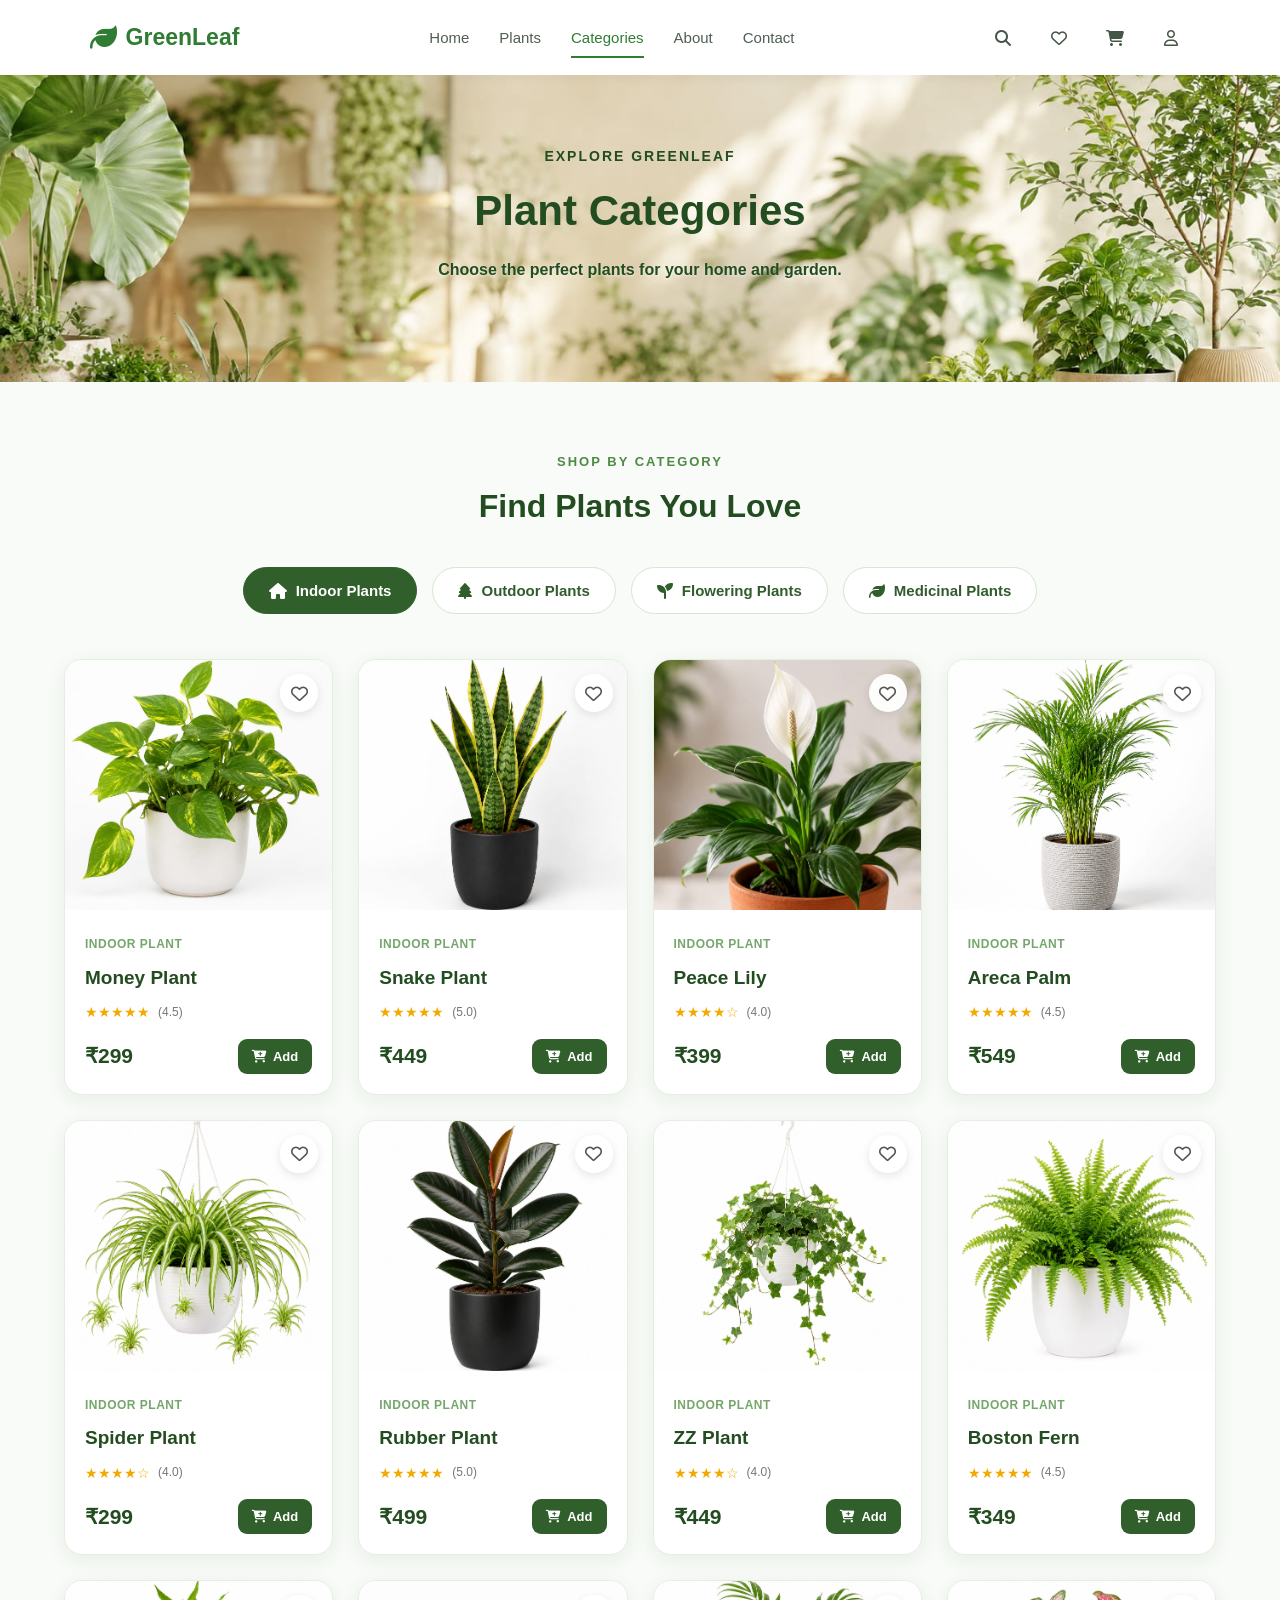
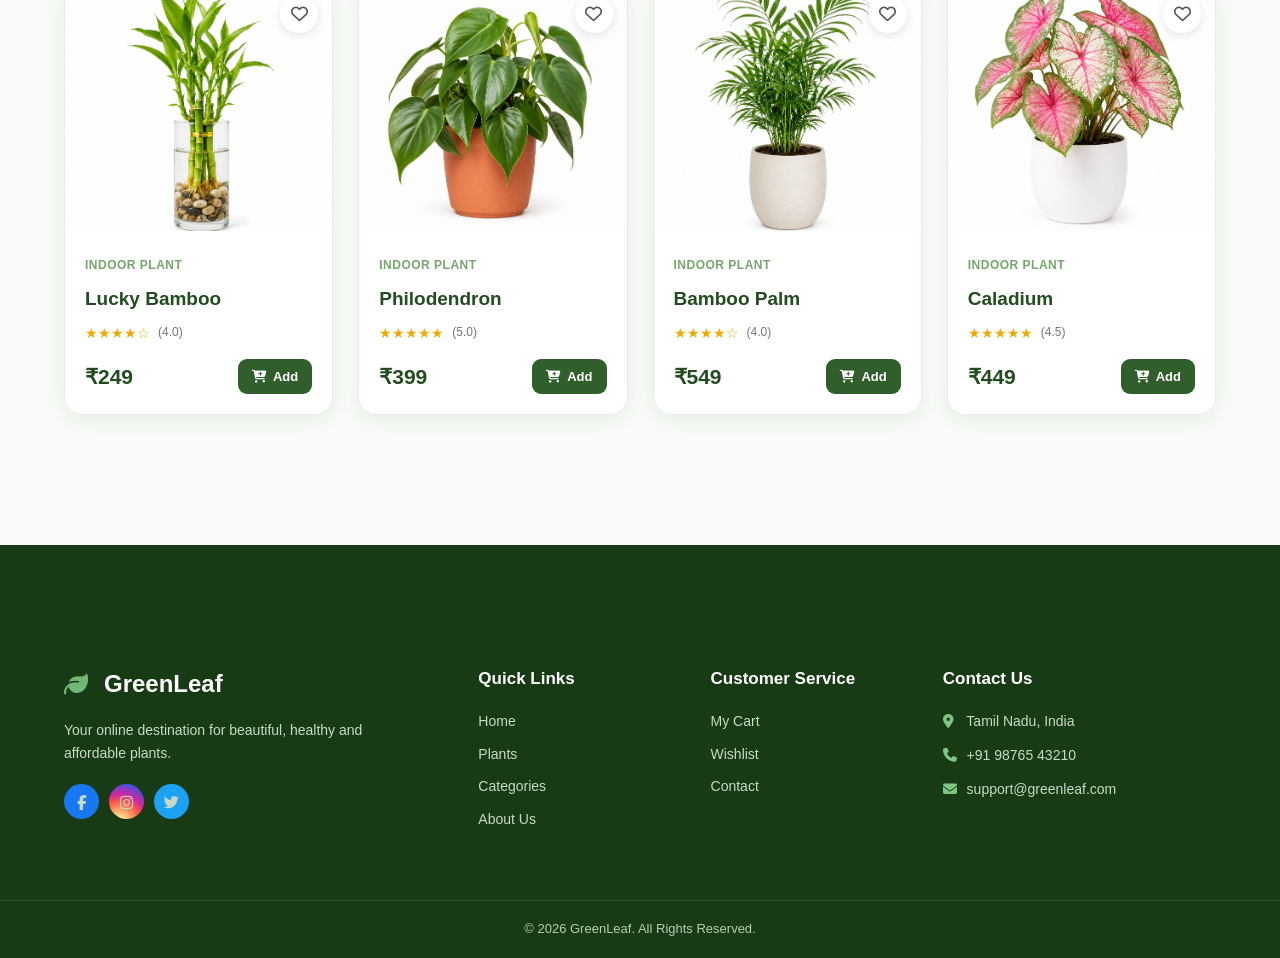
==== pages/categories.html @ 19048329 "updated all" ====
<!DOCTYPE html>
<html lang="en">

<head>

    <meta charset="UTF-8">

    <meta name="viewport" content="width=device-width, initial-scale=1.0">

    <title>GreenLeaf | Categories</title>

    <link rel="stylesheet" href="../css/style.css?v=2">

    <link rel="stylesheet"
        href="https://cdnjs.cloudflare.com/ajax/libs/font-awesome/6.5.2/css/all.min.css">

</head>

<body>


    <!-- ================= HEADER ================= -->

    <header class="header">

        <a href="../index.html" class="logo">

            <i class="fa-solid fa-leaf"></i>

            <span>GreenLeaf</span>

        </a>


        <nav class="navbar">

            <a href="../index.html">
                Home
            </a>

            <a href="plants.html">
                Plants
            </a>

            <a href="categories.html" class="active">
                Categories
            </a>

            <a href="about.html">
                About
            </a>

            <a href="contact.html">
                Contact
            </a>

        </nav>


        <div class="header-icons">

            <a href="plants.html">
                <i class="fa-solid fa-magnifying-glass"></i>
            </a>

            <a href="wishlist.html">

                <i class="fa-regular fa-heart"></i>

                <span class="wishlist-count"></span>

            </a>

            <a href="cart.html">

                <i class="fa-solid fa-cart-shopping"></i>

                <span class="cart-count"></span>

            </a>

            <a href="login.html">
                <i class="fa-regular fa-user"></i>
            </a>

        </div>

    </header>



    <!-- ================= PAGE TITLE ================= -->

    <section class="plants-page-header">

        <div class="section-heading">

            <p>
                EXPLORE GREENLEAF
            </p>

            <h1>
                Plant Categories
            </h1>

            <span>
                Choose the perfect plants for your home and garden.
            </span>

        </div>

    </section>



    <!-- ================= CATEGORY BUTTONS ================= -->

    <section class="category-section">

        <div class="section-heading">

            <p>
                SHOP BY CATEGORY
            </p>

            <h2>
                Find Plants You Love
            </h2>

        </div>


        <div class="category-buttons">

            <button class="category-btn active"
                onclick="showCategory('indoor', this)">

                <i class="fa-solid fa-house"></i>

                Indoor Plants

            </button>


            <button class="category-btn"
                onclick="showCategory('outdoor', this)">

                <i class="fa-solid fa-tree"></i>

                Outdoor Plants

            </button>


            <button class="category-btn"
                onclick="showCategory('flowering', this)">

                <i class="fa-solid fa-seedling"></i>

                Flowering Plants

            </button>


            <button class="category-btn"
                onclick="showCategory('medicinal', this)">

                <i class="fa-solid fa-leaf"></i>

                Medicinal Plants

            </button>

        </div>


        <!-- ================= PLANT GRID ================= -->

        <div class="category-plants-grid" id="categoryPlants">


            <!-- ================= INDOOR PLANTS ================= -->

            <div class="category-group indoor">


                <div class="plant-card">

                    <button class="wishlist-btn">
                        <i class="fa-regular fa-heart"></i>
                    </button>

                    <div class="plant-image">

                        <img src="../images/plants/money-plant.jpeg"
                            alt="Money Plant">

                    </div>

                    <div class="plant-info">

                        <small>Indoor Plant</small>

                        <h3>Money Plant</h3>

                        <div class="rating">

                            ★★★★★

                            <span>(4.5)</span>

                        </div>

                        <div class="plant-bottom">

                            <strong>₹299</strong>

                            <button class="add-cart-btn">
                                <i class="fa-solid fa-cart-plus"></i>
                                Add
                            </button>

                        </div>

                    </div>

                </div>



                <div class="plant-card">

                    <button class="wishlist-btn">
                        <i class="fa-regular fa-heart"></i>
                    </button>

                    <div class="plant-image">

                        <img src="../images/plants/snake-plant.jpeg"
                            alt="Snake Plant">

                    </div>

                    <div class="plant-info">

                        <small>Indoor Plant</small>

                        <h3>Snake Plant</h3>

                        <div class="rating">
                            ★★★★★
                            <span>(5.0)</span>
                        </div>

                        <div class="plant-bottom">

                            <strong>₹449</strong>

                            <button class="add-cart-btn">
                                <i class="fa-solid fa-cart-plus"></i>
                                Add
                            </button>

                        </div>

                    </div>

                </div>



                <div class="plant-card">

                    <button class="wishlist-btn">
                        <i class="fa-regular fa-heart"></i>
                    </button>

                    <div class="plant-image">

                        <img src="../images/plants/peace-lily.jpeg"
                            alt="Peace Lily">

                    </div>

                    <div class="plant-info">

                        <small>Indoor Plant</small>

                        <h3>Peace Lily</h3>

                        <div class="rating">
                            ★★★★☆
                            <span>(4.0)</span>
                        </div>

                        <div class="plant-bottom">

                            <strong>₹399</strong>

                            <button class="add-cart-btn">
                                <i class="fa-solid fa-cart-plus"></i>
                                Add
                            </button>

                        </div>

                    </div>

                </div>



                <div class="plant-card">

                    <button class="wishlist-btn">
                        <i class="fa-regular fa-heart"></i>
                    </button>

                    <div class="plant-image">

                        <img src="../images/plants/areca-palm.jpeg"
                            alt="Areca Palm">

                    </div>

                    <div class="plant-info">

                        <small>Indoor Plant</small>

                        <h3>Areca Palm</h3>

                        <div class="rating">
                            ★★★★★
                            <span>(4.5)</span>
                        </div>

                        <div class="plant-bottom">

                            <strong>₹549</strong>

                            <button class="add-cart-btn">
                                <i class="fa-solid fa-cart-plus"></i>
                                Add
                            </button>

                        </div>

                    </div>

                </div>



                <div class="plant-card">

                    <button class="wishlist-btn">
                        <i class="fa-regular fa-heart"></i>
                    </button>

                    <div class="plant-image">

                        <img src="../images/plants/spider-plant.jpeg"
                            alt="Spider Plant">

                    </div>

                    <div class="plant-info">

                        <small>Indoor Plant</small>

                        <h3>Spider Plant</h3>

                        <div class="rating">
                            ★★★★☆
                            <span>(4.0)</span>
                        </div>

                        <div class="plant-bottom">

                            <strong>₹299</strong>

                            <button class="add-cart-btn">
                                <i class="fa-solid fa-cart-plus"></i>
                                Add
                            </button>

                        </div>

                    </div>

                </div>



                <div class="plant-card">

                    <button class="wishlist-btn">
                        <i class="fa-regular fa-heart"></i>
                    </button>

                    <div class="plant-image">

                        <img src="../images/plants/rubber-plant.jpeg"
                            alt="Rubber Plant">

                    </div>

                    <div class="plant-info">

                        <small>Indoor Plant</small>

                        <h3>Rubber Plant</h3>

                        <div class="rating">
                            ★★★★★
                            <span>(5.0)</span>
                        </div>

                        <div class="plant-bottom">

                            <strong>₹499</strong>

                            <button class="add-cart-btn">
                                <i class="fa-solid fa-cart-plus"></i>
                                Add
                            </button>

                        </div>

                    </div>

                </div>



                <div class="plant-card">

                    <button class="wishlist-btn">
                        <i class="fa-regular fa-heart"></i>
                    </button>

                    <div class="plant-image">

                        <img src="../images/plants/zz-plant.jpeg"
                            alt="ZZ Plant">

                    </div>

                    <div class="plant-info">

                        <small>Indoor Plant</small>

                        <h3>ZZ Plant</h3>

                        <div class="rating">
                            ★★★★☆
                            <span>(4.0)</span>
                        </div>

                        <div class="plant-bottom">

                            <strong>₹449</strong>

                            <button class="add-cart-btn">
                                <i class="fa-solid fa-cart-plus"></i>
                                Add
                            </button>

                        </div>

                    </div>

                </div>



                <div class="plant-card">

                    <button class="wishlist-btn">
                        <i class="fa-regular fa-heart"></i>
                    </button>

                    <div class="plant-image">

                        <img src="../images/plants/boston-fern.jpeg"
                            alt="Boston Fern">

                    </div>

                    <div class="plant-info">

                        <small>Indoor Plant</small>

                        <h3>Boston Fern</h3>

                        <div class="rating">
                            ★★★★★
                            <span>(4.5)</span>
                        </div>

                        <div class="plant-bottom">

                            <strong>₹349</strong>

                            <button class="add-cart-btn">
                                <i class="fa-solid fa-cart-plus"></i>
                                Add
                            </button>

                        </div>

                    </div>

                </div>



                <div class="plant-card">

                    <button class="wishlist-btn">
                        <i class="fa-regular fa-heart"></i>
                    </button>

                    <div class="plant-image">

                        <img src="../images/plants/lucky-bamboo.jpeg"
                            alt="Lucky Bamboo">

                    </div>

                    <div class="plant-info">

                        <small>Indoor Plant</small>

                        <h3>Lucky Bamboo</h3>

                        <div class="rating">
                            ★★★★☆
                            <span>(4.0)</span>
                        </div>

                        <div class="plant-bottom">

                            <strong>₹249</strong>

                            <button class="add-cart-btn">
                                <i class="fa-solid fa-cart-plus"></i>
                                Add
                            </button>

                        </div>

                    </div>

                </div>



                <div class="plant-card">

                    <button class="wishlist-btn">
                        <i class="fa-regular fa-heart"></i>
                    </button>

                    <div class="plant-image">

                        <img src="../images/plants/philodendron.jpeg"
                            alt="Philodendron">

                    </div>

                    <div class="plant-info">

                        <small>Indoor Plant</small>

                        <h3>Philodendron</h3>

                        <div class="rating">
                            ★★★★★
                            <span>(5.0)</span>
                        </div>

                        <div class="plant-bottom">

                            <strong>₹399</strong>

                            <button class="add-cart-btn">
                                <i class="fa-solid fa-cart-plus"></i>
                                Add
                            </button>

                        </div>

                    </div>

                </div>



                <div class="plant-card">

                    <button class="wishlist-btn">
                        <i class="fa-regular fa-heart"></i>
                    </button>

                    <div class="plant-image">

                        <img src="../images/plants/bamboo-palm.jpeg"
                            alt="Bamboo Palm">

                    </div>

                    <div class="plant-info">

                        <small>Indoor Plant</small>

                        <h3>Bamboo Palm</h3>

                        <div class="rating">
                            ★★★★☆
                            <span>(4.0)</span>
                        </div>

                        <div class="plant-bottom">

                            <strong>₹549</strong>

                            <button class="add-cart-btn">
                                <i class="fa-solid fa-cart-plus"></i>
                                Add
                            </button>

                        </div>

                    </div>

                </div>



                <div class="plant-card">

                    <button class="wishlist-btn">
                        <i class="fa-regular fa-heart"></i>
                    </button>

                    <div class="plant-image">

                        <img src="../images/plants/caladium.jpeg"
                            alt="Caladium">

                    </div>

                    <div class="plant-info">

                        <small>Indoor Plant</small>

                        <h3>Caladium</h3>

                        <div class="rating">
                            ★★★★★
                            <span>(4.5)</span>
                        </div>

                        <div class="plant-bottom">

                            <strong>₹449</strong>

                            <button class="add-cart-btn">
                                <i class="fa-solid fa-cart-plus"></i>
                                Add
                            </button>

                        </div>

                    </div>

                </div>

            </div>



            <!-- ================= OUTDOOR ================= -->

            <div class="category-group outdoor">


                <div class="plant-card">

                    <button class="wishlist-btn">
                        <i class="fa-regular fa-heart"></i>
                    </button>

                    <div class="plant-image">
                        <img src="../images/plants/jade-plant.jpeg"
                            alt="Jade Plant">
                    </div>

                    <div class="plant-info">
                        <small>Outdoor Plant</small>
                        <h3>Jade Plant</h3>

                        <div class="rating">
                            ★★★★☆
                            <span>(4.0)</span>
                        </div>

                        <div class="plant-bottom">
                            <strong>₹399</strong>

                            <button class="add-cart-btn">
                                <i class="fa-solid fa-cart-plus"></i>
                                Add
                            </button>
                        </div>
                    </div>

                </div>


                <div class="plant-card">

                    <button class="wishlist-btn">
                        <i class="fa-regular fa-heart"></i>
                    </button>

                    <div class="plant-image">
                        <img src="../images/plants/croton.jpeg"
                            alt="Croton Plant">
                    </div>

                    <div class="plant-info">
                        <small>Outdoor Plant</small>
                        <h3>Croton Plant</h3>

                        <div class="rating">
                            ★★★★★
                            <span>(5.0)</span>
                        </div>

                        <div class="plant-bottom">
                            <strong>₹349</strong>

                            <button class="add-cart-btn">
                                <i class="fa-solid fa-cart-plus"></i>
                                Add
                            </button>
                        </div>
                    </div>

                </div>


                <div class="plant-card">

                    <button class="wishlist-btn">
                        <i class="fa-regular fa-heart"></i>
                    </button>

                    <div class="plant-image">
                        <img src="../images/plants/outdoor-palm.jpeg"
                            alt="Outdoor Palm">
                    </div>

                    <div class="plant-info">
                        <small>Outdoor Plant</small>
                        <h3>Outdoor Palm</h3>

                        <div class="rating">
                            ★★★★☆
                            <span>(4.0)</span>
                        </div>

                        <div class="plant-bottom">
                            <strong>₹599</strong>

                            <button class="add-cart-btn">
                                <i class="fa-solid fa-cart-plus"></i>
                                Add
                            </button>
                        </div>
                    </div>

                </div>


                <div class="plant-card">

                    <button class="wishlist-btn">
                        <i class="fa-regular fa-heart"></i>
                    </button>

                    <div class="plant-image">
                        <img src="../images/plants/dragon-tree.jpeg"
                            alt="Dragon Tree">
                    </div>

                    <div class="plant-info">
                        <small>Outdoor Plant</small>
                        <h3>Dragon Tree</h3>

                        <div class="rating">
                            ★★★★★
                            <span>(5.0)</span>
                        </div>

                        <div class="plant-bottom">
                            <strong>₹549</strong>

                            <button class="add-cart-btn">
                                <i class="fa-solid fa-cart-plus"></i>
                                Add
                            </button>
                        </div>
                    </div>

                </div>


                <div class="plant-card">

                    <button class="wishlist-btn">
                        <i class="fa-regular fa-heart"></i>
                    </button>

                    <div class="plant-image">
                        <img src="../images/plants/ponytail-palm.jpeg"
                            alt="Ponytail Palm">
                    </div>

                    <div class="plant-info">
                        <small>Outdoor Plant</small>
                        <h3>Ponytail Palm</h3>

                        <div class="rating">
                            ★★★★☆
                            <span>(4.0)</span>
                        </div>

                        <div class="plant-bottom">
                            <strong>₹499</strong>

                            <button class="add-cart-btn">
                                <i class="fa-solid fa-cart-plus"></i>
                                Add
                            </button>
                        </div>
                    </div>

                </div>


                <div class="plant-card">

                    <button class="wishlist-btn">
                        <i class="fa-regular fa-heart"></i>
                    </button>

                    <div class="plant-image">
                        <img src="../images/plants/ficus-benjamina.jpeg"
                            alt="Ficus Benjamina">
                    </div>

                    <div class="plant-info">
                        <small>Outdoor Plant</small>
                        <h3>Ficus Benjamina</h3>

                        <div class="rating">
                            ★★★★★
                            <span>(4.5)</span>
                        </div>

                        <div class="plant-bottom">
                            <strong>₹599</strong>

                            <button class="add-cart-btn">
                                <i class="fa-solid fa-cart-plus"></i>
                                Add
                            </button>
                        </div>
                    </div>

                </div>


                <div class="plant-card">

                    <button class="wishlist-btn">
                        <i class="fa-regular fa-heart"></i>
                    </button>

                    <div class="plant-image">
                        <img src="../images/plants/palm-plant.jpeg"
                            alt="Palm Plant">
                    </div>

                    <div class="plant-info">
                        <small>Outdoor Plant</small>
                        <h3>Palm Plant</h3>

                        <div class="rating">
                            ★★★★☆
                            <span>(4.0)</span>
                        </div>

                        <div class="plant-bottom">
                            <strong>₹449</strong>

                            <button class="add-cart-btn">
                                <i class="fa-solid fa-cart-plus"></i>
                                Add
                            </button>
                        </div>
                    </div>

                </div>


                <div class="plant-card">

                    <button class="wishlist-btn">
                        <i class="fa-regular fa-heart"></i>
                    </button>

                    <div class="plant-image">
                        <img src="../images/plants/aglaonema.jpeg"
                            alt="Aglaonema">
                    </div>

                    <div class="plant-info">
                        <small>Outdoor Plant</small>
                        <h3>Aglaonema</h3>

                        <div class="rating">
                            ★★★★★
                            <span>(5.0)</span>
                        </div>

                        <div class="plant-bottom">
                            <strong>₹399</strong>

                            <button class="add-cart-btn">
                                <i class="fa-solid fa-cart-plus"></i>
                                Add
                            </button>
                        </div>
                    </div>

                </div>


                <div class="plant-card">

                    <button class="wishlist-btn">
                        <i class="fa-regular fa-heart"></i>
                    </button>

                    <div class="plant-image">
                        <img src="../images/plants/dieffenbachia.jpeg"
                            alt="Dieffenbachia">
                    </div>

                    <div class="plant-info">
                        <small>Outdoor Plant</small>
                        <h3>Dieffenbachia</h3>

                        <div class="rating">
                            ★★★★☆
                            <span>(4.0)</span>
                        </div>

                        <div class="plant-bottom">
                            <strong>₹349</strong>

                            <button class="add-cart-btn">
                                <i class="fa-solid fa-cart-plus"></i>
                                Add
                            </button>
                        </div>
                    </div>

                </div>


                <div class="plant-card">

                    <button class="wishlist-btn">
                        <i class="fa-regular fa-heart"></i>
                    </button>

                    <div class="plant-image">
                        <img src="../images/plants/coleus.jpeg"
                            alt="Coleus">
                    </div>

                    <div class="plant-info">
                        <small>Outdoor Plant</small>
                        <h3>Coleus</h3>

                        <div class="rating">
                            ★★★★★
                            <span>(4.5)</span>
                        </div>

                        <div class="plant-bottom">
                            <strong>₹249</strong>

                            <button class="add-cart-btn">
                                <i class="fa-solid fa-cart-plus"></i>
                                Add
                            </button>
                        </div>
                    </div>

                </div>


                <div class="plant-card">

                    <button class="wishlist-btn">
                        <i class="fa-regular fa-heart"></i>
                    </button>

                    <div class="plant-image">
                        <img src="../images/plants/portulaca.jpeg"
                            alt="Portulaca">
                    </div>

                    <div class="plant-info">
                        <small>Outdoor Plant</small>
                        <h3>Portulaca</h3>

                        <div class="rating">
                            ★★★★☆
                            <span>(4.0)</span>
                        </div>

                        <div class="plant-bottom">
                            <strong>₹199</strong>

                            <button class="add-cart-btn">
                                <i class="fa-solid fa-cart-plus"></i>
                                Add
                            </button>
                        </div>
                    </div>

                </div>


                <div class="plant-card">

                    <button class="wishlist-btn">
                        <i class="fa-regular fa-heart"></i>
                    </button>

                    <div class="plant-image">
                        <img src="../images/plants/red-croton.jpeg"
                            alt="Red Croton">
                    </div>

                    <div class="plant-info">
                        <small>Outdoor Plant</small>
                        <h3>Red Croton</h3>

                        <div class="rating">
                            ★★★★★
                            <span>(5.0)</span>
                        </div>

                        <div class="plant-bottom">
                            <strong>₹299</strong>

                            <button class="add-cart-btn">
                                <i class="fa-solid fa-cart-plus"></i>
                                Add
                            </button>
                        </div>
                    </div>

                </div>

            </div>



            <!-- ================= FLOWERING ================= -->

            <div class="category-group flowering">


                <div class="plant-card">
                    <button class="wishlist-btn">
                        <i class="fa-regular fa-heart"></i>
                    </button>

                    <div class="plant-image">
                        <img src="../images/plants/rose.jpeg" alt="Rose">
                    </div>

                    <div class="plant-info">
                        <small>Flowering Plant</small>
                        <h3>Rose</h3>

                        <div class="rating">★★★★★ <span>(4.5)</span></div>

                        <div class="plant-bottom">
                            <strong>₹349</strong>
                            <button class="add-cart-btn">
                                <i class="fa-solid fa-cart-plus"></i> Add
                            </button>
                        </div>
                    </div>
                </div>


                <div class="plant-card">
                    <button class="wishlist-btn">
                        <i class="fa-regular fa-heart"></i>
                    </button>

                    <div class="plant-image">
                        <img src="../images/plants/jasmine.jpeg" alt="Jasmine">
                    </div>

                    <div class="plant-info">
                        <small>Flowering Plant</small>
                        <h3>Jasmine</h3>

                        <div class="rating">★★★★★ <span>(4.5)</span></div>

                        <div class="plant-bottom">
                            <strong>₹299</strong>
                            <button class="add-cart-btn">
                                <i class="fa-solid fa-cart-plus"></i> Add
                            </button>
                        </div>
                    </div>
                </div>


                <div class="plant-card">
                    <button class="wishlist-btn">
                        <i class="fa-regular fa-heart"></i>
                    </button>

                    <div class="plant-image">
                        <img src="../images/plants/hibiscus.jpeg" alt="Hibiscus">
                    </div>

                    <div class="plant-info">
                        <small>Flowering Plant</small>
                        <h3>Hibiscus</h3>

                        <div class="rating">★★★★★ <span>(4.5)</span></div>

                        <div class="plant-bottom">
                            <strong>₹299</strong>
                            <button class="add-cart-btn">
                                <i class="fa-solid fa-cart-plus"></i> Add
                            </button>
                        </div>
                    </div>
                </div>


                <div class="plant-card">
                    <button class="wishlist-btn">
                        <i class="fa-regular fa-heart"></i>
                    </button>

                    <div class="plant-image">
                        <img src="../images/plants/marigold.jpeg" alt="Marigold">
                    </div>

                    <div class="plant-info">
                        <small>Flowering Plant</small>
                        <h3>Marigold</h3>

                        <div class="rating">★★★★☆ <span>(4.0)</span></div>

                        <div class="plant-bottom">
                            <strong>₹199</strong>
                            <button class="add-cart-btn">
                                <i class="fa-solid fa-cart-plus"></i> Add
                            </button>
                        </div>
                    </div>
                </div>


                <div class="plant-card">
                    <button class="wishlist-btn">
                        <i class="fa-regular fa-heart"></i>
                    </button>

                    <div class="plant-image">
                        <img src="../images/plants/lavender.jpeg" alt="Lavender">
                    </div>

                    <div class="plant-info">
                        <small>Flowering Plant</small>
                        <h3>Lavender</h3>

                        <div class="rating">★★★★★ <span>(5.0)</span></div>

                        <div class="plant-bottom">
                            <strong>₹399</strong>
                            <button class="add-cart-btn">
                                <i class="fa-solid fa-cart-plus"></i> Add
                            </button>
                        </div>
                    </div>
                </div>


                <div class="plant-card">
                    <button class="wishlist-btn">
                        <i class="fa-regular fa-heart"></i>
                    </button>

                    <div class="plant-image">
                        <img src="../images/plants/chrysanthemum.jpeg"
                            alt="Chrysanthemum">
                    </div>

                    <div class="plant-info">
                        <small>Flowering Plant</small>
                        <h3>Chrysanthemum</h3>

                        <div class="rating">★★★★☆ <span>(4.0)</span></div>

                        <div class="plant-bottom">
                            <strong>₹249</strong>
                            <button class="add-cart-btn">
                                <i class="fa-solid fa-cart-plus"></i> Add
                            </button>
                        </div>
                    </div>
                </div>


                <div class="plant-card">
                    <button class="wishlist-btn">
                        <i class="fa-regular fa-heart"></i>
                    </button>

                    <div class="plant-image">
                        <img src="../images/plants/geranium.jpeg"
                            alt="Geranium">
                    </div>

                    <div class="plant-info">
                        <small>Flowering Plant</small>
                        <h3>Geranium</h3>

                        <div class="rating">★★★★☆ <span>(4.0)</span></div>

                        <div class="plant-bottom">
                            <strong>₹299</strong>
                            <button class="add-cart-btn">
                                <i class="fa-solid fa-cart-plus"></i> Add
                            </button>
                        </div>
                    </div>
                </div>


                <div class="plant-card">
                    <button class="wishlist-btn">
                        <i class="fa-regular fa-heart"></i>
                    </button>

                    <div class="plant-image">
                        <img src="../images/plants/petunia.jpeg"
                            alt="Petunia">
                    </div>

                    <div class="plant-info">
                        <small>Flowering Plant</small>
                        <h3>Petunia</h3>

                        <div class="rating">★★★★★ <span>(4.5)</span></div>

                        <div class="plant-bottom">
                            <strong>₹249</strong>
                            <button class="add-cart-btn">
                                <i class="fa-solid fa-cart-plus"></i> Add
                            </button>
                        </div>
                    </div>
                </div>


                <div class="plant-card">
                    <button class="wishlist-btn">
                        <i class="fa-regular fa-heart"></i>
                    </button>

                    <div class="plant-image">
                        <img src="../images/plants/ixora.jpeg" alt="Ixora">
                    </div>

                    <div class="plant-info">
                        <small>Flowering Plant</small>
                        <h3>Ixora</h3>

                        <div class="rating">★★★★★ <span>(5.0)</span></div>

                        <div class="plant-bottom">
                            <strong>₹349</strong>
                            <button class="add-cart-btn">
                                <i class="fa-solid fa-cart-plus"></i> Add
                            </button>
                        </div>
                    </div>
                </div>


                <div class="plant-card">
                    <button class="wishlist-btn">
                        <i class="fa-regular fa-heart"></i>
                    </button>

                    <div class="plant-image">
                        <img src="../images/plants/bougainvillea.jpeg"
                            alt="Bougainvillea">
                    </div>

                    <div class="plant-info">
                        <small>Flowering Plant</small>
                        <h3>Bougainvillea</h3>

                        <div class="rating">★★★★☆ <span>(4.0)</span></div>

                        <div class="plant-bottom">
                            <strong>₹399</strong>
                            <button class="add-cart-btn">
                                <i class="fa-solid fa-cart-plus"></i> Add
                            </button>
                        </div>
                    </div>
                </div>


                <div class="plant-card">
                    <button class="wishlist-btn">
                        <i class="fa-regular fa-heart"></i>
                    </button>

                    <div class="plant-image">
                        <img src="../images/plants/lotus.jpeg" alt="Lotus">
                    </div>

                    <div class="plant-info">
                        <small>Flowering Plant</small>
                        <h3>Lotus</h3>

                        <div class="rating">★★★★★ <span>(5.0)</span></div>

                        <div class="plant-bottom">
                            <strong>₹299</strong>
                            <button class="add-cart-btn">
                                <i class="fa-solid fa-cart-plus"></i> Add
                            </button>
                        </div>
                    </div>
                </div>


                <div class="plant-card">
                    <button class="wishlist-btn">
                        <i class="fa-regular fa-heart"></i>
                    </button>

                    <div class="plant-image">
                        <img src="../images/plants/sunflower.jpeg"
                            alt="Sunflower">
                    </div>

                    <div class="plant-info">
                        <small>Flowering Plant</small>
                        <h3>Sunflower</h3>

                        <div class="rating">★★★★☆ <span>(4.0)</span></div>

                        <div class="plant-bottom">
                            <strong>₹199</strong>
                            <button class="add-cart-btn">
                                <i class="fa-solid fa-cart-plus"></i> Add
                            </button>
                        </div>
                    </div>
                </div>


                <div class="plant-card">
                    <button class="wishlist-btn">
                        <i class="fa-regular fa-heart"></i>
                    </button>

                    <div class="plant-image">
                        <img src="../images/plants/hibiscus-red.jpeg"
                            alt="Red Hibiscus">
                    </div>

                    <div class="plant-info">
                        <small>Flowering Plant</small>
                        <h3>Red Hibiscus</h3>

                        <div class="rating">★★★★★ <span>(5.0)</span></div>

                        <div class="plant-bottom">
                            <strong>₹299</strong>
                            <button class="add-cart-btn">
                                <i class="fa-solid fa-cart-plus"></i> Add
                            </button>
                        </div>
                    </div>
                </div>

            </div>



            <!-- ================= MEDICINAL ================= -->

            <div class="category-group medicinal">


                <div class="plant-card">
                    <button class="wishlist-btn">
                        <i class="fa-regular fa-heart"></i>
                    </button>

                    <div class="plant-image">
                        <img src="../images/plants/aloe-vera.jpeg"
                            alt="Aloe Vera">
                    </div>

                    <div class="plant-info">
                        <small>Medicinal Plant</small>
                        <h3>Aloe Vera</h3>

                        <div class="rating">★★★★☆ <span>(4.0)</span></div>

                        <div class="plant-bottom">
                            <strong>₹249</strong>
                            <button class="add-cart-btn">
                                <i class="fa-solid fa-cart-plus"></i> Add
                            </button>
                        </div>
                    </div>
                </div>


                <div class="plant-card">
                    <button class="wishlist-btn">
                        <i class="fa-regular fa-heart"></i>
                    </button>

                    <div class="plant-image">
                        <img src="../images/plants/tulsi.jpeg" alt="Tulsi">
                    </div>

                    <div class="plant-info">
                        <small>Medicinal Plant</small>
                        <h3>Tulsi</h3>

                        <div class="rating">★★★★★ <span>(5.0)</span></div>

                        <div class="plant-bottom">
                            <strong>₹149</strong>
                            <button class="add-cart-btn">
                                <i class="fa-solid fa-cart-plus"></i> Add
                            </button>
                        </div>
                    </div>
                </div>


                <div class="plant-card">
                    <button class="wishlist-btn">
                        <i class="fa-regular fa-heart"></i>
                    </button>

                    <div class="plant-image">
                        <img src="../images/plants/mint.jpeg"
                            alt="Mint Plant">
                    </div>

                    <div class="plant-info">
                        <small>Medicinal Plant</small>
                        <h3>Mint Plant</h3>

                        <div class="rating">★★★★☆ <span>(4.0)</span></div>

                        <div class="plant-bottom">
                            <strong>₹129</strong>
                            <button class="add-cart-btn">
                                <i class="fa-solid fa-cart-plus"></i> Add
                            </button>
                        </div>
                    </div>
                </div>


                <div class="plant-card">
                    <button class="wishlist-btn">
                        <i class="fa-regular fa-heart"></i>
                    </button>

                    <div class="plant-image">
                        <img src="../images/plants/lemongrass.jpeg"
                            alt="Lemongrass">
                    </div>

                    <div class="plant-info">
                        <small>Medicinal Plant</small>
                        <h3>Lemongrass</h3>

                        <div class="rating">★★★★★ <span>(4.5)</span></div>

                        <div class="plant-bottom">
                            <strong>₹179</strong>
                            <button class="add-cart-btn">
                                <i class="fa-solid fa-cart-plus"></i> Add
                            </button>
                        </div>
                    </div>
                </div>


                <div class="plant-card">
                    <button class="wishlist-btn">
                        <i class="fa-regular fa-heart"></i>
                    </button>

                    <div class="plant-image">
                        <img src="../images/plants/neem.jpeg"
                            alt="Neem Plant">
                    </div>

                    <div class="plant-info">
                        <small>Medicinal Plant</small>
                        <h3>Neem Plant</h3>

                        <div class="rating">★★★★★ <span>(5.0)</span></div>

                        <div class="plant-bottom">
                            <strong>₹199</strong>
                            <button class="add-cart-btn">
                                <i class="fa-solid fa-cart-plus"></i> Add
                            </button>
                        </div>
                    </div>
                </div>


                <div class="plant-card">
                    <button class="wishlist-btn">
                        <i class="fa-regular fa-heart"></i>
                    </button>

                    <div class="plant-image">
                        <img src="../images/plants/ginger.jpeg"
                            alt="Ginger Plant">
                    </div>

                    <div class="plant-info">
                        <small>Medicinal Plant</small>
                        <h3>Ginger Plant</h3>

                        <div class="rating">★★★★☆ <span>(4.0)</span></div>

                        <div class="plant-bottom">
                            <strong>₹159</strong>
                            <button class="add-cart-btn">
                                <i class="fa-solid fa-cart-plus"></i> Add
                            </button>
                        </div>
                    </div>
                </div>


                <div class="plant-card">
                    <button class="wishlist-btn">
                        <i class="fa-regular fa-heart"></i>
                    </button>

                    <div class="plant-image">
                        <img src="../images/plants/turmeric.jpeg"
                            alt="Turmeric Plant">
                    </div>

                    <div class="plant-info">
                        <small>Medicinal Plant</small>
                        <h3>Turmeric Plant</h3>

                        <div class="rating">★★★★★ <span>(4.5)</span></div>

                        <div class="plant-bottom">
                            <strong>₹169</strong>
                            <button class="add-cart-btn">
                                <i class="fa-solid fa-cart-plus"></i> Add
                            </button>
                        </div>
                    </div>
                </div>


                <div class="plant-card">
                    <button class="wishlist-btn">
                        <i class="fa-regular fa-heart"></i>
                    </button>

                    <div class="plant-image">
                        <img src="../images/plants/curry-leaf.jpeg"
                            alt="Curry Leaf Plant">
                    </div>

                    <div class="plant-info">
                        <small>Medicinal Plant</small>
                        <h3>Curry Leaf Plant</h3>

                        <div class="rating">★★★★☆ <span>(4.0)</span></div>

                        <div class="plant-bottom">
                            <strong>₹199</strong>
                            <button class="add-cart-btn">
                                <i class="fa-solid fa-cart-plus"></i> Add
                            </button>
                        </div>
                    </div>
                </div>


                <div class="plant-card">
                    <button class="wishlist-btn">
                        <i class="fa-regular fa-heart"></i>
                    </button>

                    <div class="plant-image">
                        <img src="../images/plants/brahmi.jpeg"
                            alt="Brahmi">
                    </div>

                    <div class="plant-info">
                        <small>Medicinal Plant</small>
                        <h3>Brahmi</h3>

                        <div class="rating">★★★★★ <span>(5.0)</span></div>

                        <div class="plant-bottom">
                            <strong>₹149</strong>
                            <button class="add-cart-btn">
                                <i class="fa-solid fa-cart-plus"></i> Add
                            </button>
                        </div>
                    </div>
                </div>


                <div class="plant-card">
                    <button class="wishlist-btn">
                        <i class="fa-regular fa-heart"></i>
                    </button>

                    <div class="plant-image">
                        <img src="../images/plants/aloe-arborescens.jpeg"
                            alt="Aloe Arborescens">
                    </div>

                    <div class="plant-info">
                        <small>Medicinal Plant</small>
                        <h3>Aloe Arborescens</h3>

                        <div class="rating">★★★★☆ <span>(4.0)</span></div>

                        <div class="plant-bottom">
                            <strong>₹299</strong>
                            <button class="add-cart-btn">
                                <i class="fa-solid fa-cart-plus"></i> Add
                            </button>
                        </div>
                    </div>
                </div>


                <div class="plant-card">
                    <button class="wishlist-btn">
                        <i class="fa-regular fa-heart"></i>
                    </button>

                    <div class="plant-image">
                        <img src="../images/plants/ashwagandha.jpeg"
                            alt="Ashwagandha">
                    </div>

                    <div class="plant-info">
                        <small>Medicinal Plant</small>
                        <h3>Ashwagandha</h3>

                        <div class="rating">★★★★★ <span>(4.5)</span></div>

                        <div class="plant-bottom">
                            <strong>₹249</strong>
                            <button class="add-cart-btn">
                                <i class="fa-solid fa-cart-plus"></i> Add
                            </button>
                        </div>
                    </div>
                </div>


                <div class="plant-card">
                    <button class="wishlist-btn">
                        <i class="fa-regular fa-heart"></i>
                    </button>

                    <div class="plant-image">
                        <img src="../images/plants/ginger-lily.jpeg"
                            alt="Ginger Lily">
                    </div>

                    <div class="plant-info">
                        <small>Medicinal Plant</small>
                        <h3>Ginger Lily</h3>

                        <div class="rating">★★★★☆ <span>(4.0)</span></div>

                        <div class="plant-bottom">
                            <strong>₹229</strong>
                            <button class="add-cart-btn">
                                <i class="fa-solid fa-cart-plus"></i> Add
                            </button>
                        </div>
                    </div>
                </div>


                <div class="plant-card">
                    <button class="wishlist-btn">
                        <i class="fa-regular fa-heart"></i>
                    </button>

                    <div class="plant-image">
                        <img src="../images/plants/oregano.jpeg"
                            alt="Oregano">
                    </div>

                    <div class="plant-info">
                        <small>Medicinal Plant</small>
                        <h3>Oregano</h3>

                        <div class="rating">★★★★★ <span>(5.0)</span></div>

                        <div class="plant-bottom">
                            <strong>₹179</strong>
                            <button class="add-cart-btn">
                                <i class="fa-solid fa-cart-plus"></i> Add
                            </button>
                        </div>
                    </div>
                </div>

            </div>

        </div>

    </section>



    <!-- ================= FOOTER ================= -->

    <footer class="footer">

        <div class="footer-container">

            <div class="footer-column">

                <div class="footer-logo">

                    <i class="fa-solid fa-leaf"></i>

                    GreenLeaf

                </div>

                <p>
                    Your online destination for beautiful,
                    healthy and affordable plants.
                </p>
                <div class="social-icons">


                    <a href="#" class="facebook" title="Facebook">

                        <i class="fa-brands fa-facebook-f"></i>

                    </a>


                    <a href="#" class="instagram" title="Instagram">

                        <i class="fa-brands fa-instagram"></i>

                    </a>


                    <a href="#" class="twitter" title="Twitter">

                        <i class="fa-brands fa-twitter"></i>

                    </a>


                </div>

            </div>


            <div class="footer-column">

                <h3>Quick Links</h3>

                <a href="../index.html">Home</a>

                <a href="plants.html">Plants</a>

                <a href="categories.html">Categories</a>

                <a href="about.html">About Us</a>

            </div>


            <div class="footer-column">

                <h3>Customer Service</h3>

                <a href="cart.html">My Cart</a>

                <a href="wishlist.html">Wishlist</a>

                <a href="contact.html">Contact</a>

            </div>


            <div class="footer-column">

                <h3>Contact Us</h3>

                <p>
                    <i class="fa-solid fa-location-dot"></i>
                    Tamil Nadu, India
                </p>

                <p>
                    <i class="fa-solid fa-phone"></i>
                    +91 98765 43210
                </p>

                <p>
                    <i class="fa-solid fa-envelope"></i>
                    support@greenleaf.com
                </p>

            </div>

        </div>


        <div class="footer-bottom">

            <p>
                © 2026 GreenLeaf. All Rights Reserved.
            </p>

        </div>

    </footer>



    <!-- ================= CATEGORY SCRIPT ================= -->

    <script>

        function showCategory(category, button) {

            const groups =
                document.querySelectorAll(".category-group");

            const buttons =
                document.querySelectorAll(".category-btn");


            groups.forEach(function(group) {

                group.style.display = "none";

            });


            buttons.forEach(function(btn) {

                btn.classList.remove("active");

            });


            const selected =
                document.querySelector("." + category);

            if (selected) {

                selected.style.display = "grid";

            }


            button.classList.add("active");

        }


        /* Show Indoor Plants when page loads */

        document.addEventListener("DOMContentLoaded", function() {

            const firstButton =
                document.querySelector(".category-btn");

            showCategory("indoor", firstButton);

        });

    </script>


    <script src="../js/script.js?v=2"></script>

</body>

</html>
---- css/style.css ----
/* =========================================================
   GREENLEAF PLANT SHOP
   Main Stylesheet
   ========================================================= */


/* =======================
   1. RESET
   ======================= */

* {
    margin: 0;
    padding: 0;
    box-sizing: border-box;
}

html {
    scroll-behavior: smooth;
}

body {
    font-family: Arial, Helvetica, sans-serif;
    background-color: #f8fbf7;
    color: #263b2b;
    line-height: 1.6;
}

a {
    text-decoration: none;
    color: inherit;
}

button,
input {
    font-family: inherit;
}


/* =======================
   2. COMMON
   ======================= */

:root {
    --primary: #2f7d32;
    --primary-dark: #215c25;
    --light-green: #e9f5e8;
    --very-light-green: #f4faf3;
    --dark: #263b2b;
    --text: #5f6f63;
    --white: #ffffff;
    --border: #dce8dc;
    --shadow: 0 10px 30px rgba(40, 80, 45, 0.10);
}

section {
    width: 100%;
}

.btn {
    display: inline-flex;
    align-items: center;
    justify-content: center;
    gap: 10px;

    padding: 13px 24px;

    border-radius: 8px;

    font-size: 15px;
    font-weight: 600;

    transition: 0.3s ease;
}

.primary-btn {
    background-color: var(--primary);
    color: var(--white);
}

.primary-btn:hover {
    background-color: var(--primary-dark);
    transform: translateY(-2px);
}

.secondary-btn {
    background-color: var(--white);
    color: var(--primary);
    border: 1px solid var(--primary);
}

.secondary-btn:hover {
    background-color: var(--light-green);
}


/* =======================
   3. HEADER
   ======================= */

.header {
    width: 100%;
    height: 75px;

    padding: 0 7%;

    background-color: var(--white);

    display: flex;
    align-items: center;
    justify-content: space-between;

    position: sticky;
    top: 0;
    z-index: 1000;

    box-shadow: 0 2px 12px rgba(0, 0, 0, 0.05);
}


/* Logo */

.logo {
    display: flex;
    align-items: center;
    gap: 9px;

    color: var(--primary);

    font-size: 23px;
    font-weight: 700;
}

.logo i {
    font-size: 27px;
}


/* Navigation */

.navbar {
    display: flex;
    align-items: center;
    gap: 30px;
}

.navbar a {
    position: relative;

    font-size: 15px;
    font-weight: 500;

    color: #4f5f53;

    transition: 0.3s ease;
}

.navbar a:hover,
.navbar a.active {
    color: var(--primary);
}

.navbar a.active::after {
    content: "";

    position: absolute;

    left: 0;
    bottom: -8px;

    width: 100%;
    height: 2px;

    background-color: var(--primary);
}


/* Header Icons */

.header-icons {
    display: flex;
    align-items: center;
    gap: 18px;
}

.header-icons a {
    width: 38px;
    height: 38px;

    display: flex;
    align-items: center;
    justify-content: center;

    border-radius: 50%;

    color: #455548;

    position: relative;

    transition: 0.3s ease;
}

.header-icons a:hover {
    color: var(--primary);
    background-color: var(--light-green);
}

/* (old duplicate .cart-count rule removed — see HEADER ICON COUNTS
   section further down, which is the single source of truth) */


/* =======================
   4. HERO SECTION
   ======================= */

.hero {
    min-height: 530px;

    padding: 60px 8%;

    display: flex;
    align-items: center;
    justify-content: space-between;

    background:
        linear-gradient(
            110deg,
            #edf7eb 0%,
            #f7fbf5 60%,
            #e7f3e5 100%
        );
}


/* Hero Content */

.hero-content {
    width: 52%;
}

.hero-small-title {
    color: var(--primary);

    font-size: 14px;
    font-weight: 700;

    letter-spacing: 1px;
    text-transform: uppercase;

    margin-bottom: 15px;
}

.hero-small-title i {
    margin-right: 5px;
}

.hero h1 {
    font-size: clamp(40px, 5vw, 68px);

    line-height: 1.1;

    color: var(--dark);

    margin-bottom: 22px;
}

.hero h1 span {
    color: var(--primary);
}

.hero-description {
    max-width: 580px;

    color: var(--text);

    font-size: 16px;

    margin-bottom: 30px;
}

.hero-buttons {
    display: flex;
    gap: 14px;
    flex-wrap: wrap;
}


/* Hero Image Area */

.hero-image {
    width: 42%;

    display: flex;
    align-items: center;
    justify-content: center;
}

.plant-circle {
    width: 350px;
    height: 350px;

    border-radius: 50%;

    display: flex;
    align-items: center;
    justify-content: center;

    background:
        radial-gradient(
            circle,
            #ffffff 0%,
            #dcefd9 60%,
            #c4e2bf 100%
        );

    box-shadow:
        0 25px 50px rgba(48, 110, 54, 0.15);
}

.plant-circle i {
    font-size: 160px;
    color: var(--primary);
}


/* =======================
   5. FEATURES
   ======================= */

.features {
    width: 86%;

    margin: -35px auto 70px;

    padding: 25px;

    background-color: var(--white);

    border-radius: 14px;

    display: grid;
    grid-template-columns: repeat(4, 1fr);

    gap: 20px;

    box-shadow: var(--shadow);

    position: relative;
    z-index: 2;
}

.feature-box {
    display: flex;
    align-items: center;

    gap: 14px;

    padding: 10px;
}

.feature-icon {
    min-width: 50px;
    height: 50px;

    display: flex;
    align-items: center;
    justify-content: center;

    border-radius: 50%;

    background-color: var(--light-green);
    color: var(--primary);

    font-size: 20px;
}

.feature-box h3 {
    color: var(--dark);

    font-size: 15px;

    margin-bottom: 3px;
}

.feature-box p {
    color: var(--text);

    font-size: 12px;
}


/* =======================
   6. SECTION HEADING
   ======================= */

.section-heading {
    text-align: center;

    margin-bottom: 40px;
}

.section-heading p {
    color: var(--primary);

    font-size: 12px;
    font-weight: 700;

    letter-spacing: 2px;

    margin-bottom: 7px;
}

.section-heading h2 {
    color: var(--dark);

    font-size: 34px;

    margin-bottom: 8px;
}

.section-heading span {
    color: var(--text);

    font-size: 14px;
}


/* =======================
   7. CATEGORIES
   ======================= */

.categories-section {
    padding: 40px 8% 80px;
}

.category-container {
    display: grid;

    grid-template-columns: repeat(4, 1fr);

    gap: 22px;
}

.category-card {
    display: flex;
    flex-direction: column;
    background: #ffffff; 
    border-radius: 12px;
    overflow: hidden;
    text-decoration: none;
    box-shadow: 0 4px 10px rgba(0, 0, 0, 0.05);
    transition: transform 0.3s ease, box-shadow 0.3s ease;
}
.category-card:hover {
    transform: translateY(-5px); 
    box-shadow: 0 8px 20px rgba(0, 0, 0, 0.1);
}
.category-card:hover .category-image img {
    transform: scale(1.05); 
}

.category-image {
    width: 100%;
    height: 220px; 
    overflow: hidden;
}

.category-image img {
    width: 100%;
    height: 100%;
    object-fit: cover; 
    transition: transform 0.4s ease;
}

.category-content {
    padding: 20px;
    text-align: left;
}

.category-content h3 {
    color: var(--dark);

    font-size: 18px;

    margin-bottom: 5px;
}

.category-content p {
    color: var(--text);

    font-size: 13px;

    margin-bottom: 12px;
}

.category-content span {
    color: var(--primary);

    font-size: 13px;
    font-weight: 600;
}

.category-content span i {
    margin-left: 5px;
}


/* =======================
   8. POPULAR PLANTS
   ======================= */

.popular-section {
    padding: 80px 8%;

    background-color: #f1f7ef;
}

.plants-grid-section {
    padding: 45px 8% 70px;
}

.plant-container {
    display: grid;

    grid-template-columns: repeat(4, 1fr);

    gap: 22px;
}

.plant-card {
    background-color: var(--white);

    border-radius: 14px;

    overflow: hidden;

    border: 1px solid var(--border);

    position: relative;

    transition: 0.3s ease;
}

.plant-card:hover {
    transform: translateY(-6px);

    box-shadow: var(--shadow);
}


/* Wishlist */

.wishlist-btn {
    position: absolute;

    top: 13px;
    right: 13px;

    width: 35px;
    height: 35px;

    border: none;

    border-radius: 50%;

    background-color: var(--white);

    color: #657269;

    cursor: pointer;

    z-index: 2;

    box-shadow: 0 3px 10px rgba(0, 0, 0, 0.08);

    transition: 0.3s ease;
}

.wishlist-btn:hover {
    color: #e35b68;
}


/* Plant Image */

.plant-image {
    height: 210px;

    display: flex;
    align-items: center;
    justify-content: center;

    background:
        linear-gradient(
            135deg,
            #e7f4e5,
            #cfe5cc
        );
}

.plant-image i {
    font-size: 100px;

    color: var(--primary);
}


/* Plant Information */

.plant-info {
    padding: 18px;
}

.plant-info small {
    color: var(--primary);

    font-size: 11px;
    font-weight: 600;

    text-transform: uppercase;
}

.plant-info h3 {
    color: var(--dark);

    font-size: 19px;

    margin: 5px 0 7px;
}


/* Rating */

.rating {
    display: flex;
    align-items: center;

    gap: 3px;

    color: #e7a52b;

    font-size: 12px;
}

.rating span {
    color: #7b857d;

    margin-left: 4px;
}


/* Plant Bottom */

.plant-bottom {
    margin-top: 15px;

    display: flex;
    align-items: center;
    justify-content: space-between;
}

.plant-bottom strong {
    color: var(--dark);

    font-size: 20px;
}

.add-cart-btn {
    border: none;

    padding: 9px 13px;

    border-radius: 7px;

    background-color: var(--primary);

    color: var(--white);

    font-size: 12px;
    font-weight: 600;

    cursor: pointer;

    transition: 0.3s ease;
}

.add-cart-btn:hover {
    background-color: var(--primary-dark);
}


/* View All */

.view-all {
    text-align: center;

    margin-top: 40px;
}


/* =======================
   9. ABOUT
   ======================= */

.about-section {
    padding: 90px 6%;

    display: grid;

    grid-template-columns: auto 1fr;

    align-items: center;

    gap: 50px;

    background-color: var(--white);
}


/* About Image */

.about-image {
    position: relative;

    height: 460px;

    display: flex;
    align-items: center;
    justify-content: flex-start;
}

.about-icon {
    width: 440px;
    height: 440px;

    border-radius: 50%;

    overflow: hidden;

    display: flex;
    align-items: center;
    justify-content: center;

    background:
        radial-gradient(
            circle,
            #ffffff 0%,
            #dcefd9 60%,
            #c4e2bf 100%
        );

    border: 10px solid var(--white);

    box-shadow: 0 25px 50px rgba(48, 110, 54, 0.15);
}

.about-icon i {
    color: var(--primary);

    font-size: 190px;
}

.about-icon img {
    width: 100%;
    height: 100%;

    object-fit: cover;

    border-radius: 50%;
}

.about-badge {
    position: absolute;

    bottom: 15px;
    right: 10px;

    background-color: var(--primary);
    color: var(--white);

    padding: 18px 24px;

    border-radius: 16px;

    text-align: center;

    box-shadow: 0 12px 25px rgba(38, 59, 43, 0.3);
}

.about-badge h3 {
    font-size: 30px;
    margin-bottom: 2px;
}

.about-badge span {
    font-size: 12px;
    letter-spacing: 0.5px;
}


/* About Content */

.about-content {
    display: flex;
    flex-direction: column;
    align-items: stretch;

    text-align: left;
}

.about-content > p:first-child {
    color: var(--primary);

    font-size: 12px;
    font-weight: 700;

    letter-spacing: 2px;

    margin-bottom: 10px;
}

.about-content h2 {
    color: var(--dark);

    font-size: 42px;

    line-height: 1.2;

    margin-bottom: 20px;
}

.about-text {
    color: var(--text);

    font-size: 15px;

    margin-bottom: 15px;
}

.about-content .btn {
    align-self: flex-start;

    margin-top: 10px;
}

.about-highlights {
    display: flex;
    flex-wrap: wrap;

    justify-content: flex-start;

    gap: 14px;

    margin: 25px 0;
}

.highlight-item {
    display: flex;
    align-items: center;

    gap: 10px;

    background-color: var(--light-green);

    padding: 12px 18px;

    border-radius: 30px;

    font-size: 14px;
    font-weight: 600;
    color: var(--dark);
}

.highlight-item i {
    color: var(--primary);
    font-size: 16px;
}

.about-mini-stats {
    display: flex;

    justify-content: flex-start;

    gap: 30px;

    margin-bottom: 25px;

    padding-top: 20px;

    border-top: 1px solid #e5efe4;
}

.about-mini-stats div {
    display: flex;
    flex-direction: column;

    align-items: center;
}

.about-mini-stats h4 {
    font-size: 26px;
    color: var(--primary);
    margin-bottom: 4px;
}

.about-mini-stats span {
    font-size: 13px;
    color: var(--text);
}


/* =======================
   10. NEWSLETTER
   ======================= */

.newsletter {
    width: 84%;

    margin: 0 auto 80px;

    padding: 40px 50px;

    border-radius: 18px;

    background:
        linear-gradient(
            120deg,
            #2f7d32,
            #4e9752
        );

    color: var(--white);

    display: flex;
    align-items: center;
    justify-content: space-between;

    gap: 30px;
}

.newsletter > div {
    display: grid;

    grid-template-columns: auto 1fr;

    column-gap: 15px;
}

.newsletter > div > i {
    grid-row: span 2;

    font-size: 35px;
}

.newsletter h2 {
    font-size: 24px;
}

.newsletter p {
    font-size: 13px;

    opacity: 0.9;
}


/* Newsletter Form */

.newsletter form {
    display: flex;

    min-width: 390px;

    background-color: var(--white);

    padding: 5px;

    border-radius: 8px;
}

.newsletter input {
    flex: 1;

    border: none;

    outline: none;

    padding: 10px 13px;

    font-size: 13px;
}

.newsletter button {
    border: none;

    background-color: var(--dark);

    color: var(--white);

    padding: 10px 18px;

    border-radius: 6px;

    cursor: pointer;

    font-weight: 600;
}


/* =======================
   11. FOOTER
   ======================= */

.footer {
    background-color: #1f3023;

    color: #dce7dd;

    padding-top: 60px;
}

.footer-container {
    width: 84%;

    margin: auto;

    display: grid;

    grid-template-columns: 2fr 1fr 1fr 1.5fr;

    gap: 50px;

    padding-bottom: 45px;
}


/* Footer Logo */

.footer-logo {
    display: flex;
    align-items: center;

    gap: 8px;

    color: var(--white);

    font-size: 23px;
    font-weight: 700;

    margin-bottom: 15px;
}

.footer-logo i {
    color: #73b777;
}

.footer-column > p {
    color: #aebcaf;

    font-size: 13px;

    max-width: 300px;

    margin-bottom: 10px;
}


/* Footer Heading */

.footer-column h3 {
    color: var(--white);

    font-size: 16px;

    margin-bottom: 18px;
}


/* Footer Links */

.footer-column > a {
    display: block;

    color: #aebcaf;

    font-size: 13px;

    margin-bottom: 10px;

    transition: 0.3s ease;
}

.footer-column > a:hover {
    color: #80c583;

    padding-left: 4px;
}


/* Footer Contact */

.footer-column p {
    color: #aebcaf;

    font-size: 13px;

    margin-bottom: 10px;
}

.footer-column p i {
    width: 20px;

    color: #80c583;
}


/* Social Icons */

.social-icons {
    display: flex;

    gap: 10px;

    margin-top: 18px;
}

.social-icons a {
    position: relative;

    display: inline-block;

    width: 35px;
    height: 35px;

    border-radius: 50%;

    color: white;

    transition: 0.3s ease;
}

.social-icons a i {
    position: absolute;
    top: 50%;
    left: 50%;
    transform: translate(-50%, -50%);

    font-size: 15px;
}

.social-icons a.facebook {
    background-color: #1877F2;
}

.social-icons a.instagram {
    background: radial-gradient(
        circle at 30% 107%,
        #fdf497 0%,
        #fdf497 5%,
        #fd5949 45%,
        #d6249f 60%,
        #285aeb 90%
    );
}

.social-icons a.twitter {
    background-color: #1DA1F2;
}

.social-icons a:hover {
    filter: brightness(1.12);

    transform: translateY(-3px);
}


/* Footer Bottom */

.footer-bottom {
    border-top: 1px solid #354938;

    text-align: center;

    padding: 18px;

    color: #9aaa9c;

    font-size: 12px;
}


/* =======================
   12. RESPONSIVE
   ======================= */


/* Tablets */

@media (max-width: 1000px) {

    .header {
        padding: 0 4%;
    }

    .navbar {
        gap: 15px;
    }

    .hero {
        padding: 50px 5%;
    }

    .hero h1 {
        font-size: 48px;
    }

    .features {
        width: 90%;

        grid-template-columns: repeat(2, 1fr);
    }

    .category-container {
        grid-template-columns: repeat(2, 1fr);
    }

    .plant-container {
        grid-template-columns: repeat(2, 1fr);
    }

    .about-section {
        padding: 70px 5%;

        gap: 40px;
    }

    .footer-container {
        grid-template-columns: repeat(2, 1fr);
    }
}


/* Mobile */

@media (max-width: 700px) {

    .header {
        height: auto;

        padding: 15px 5%;

        flex-wrap: wrap;

        gap: 15px;
    }

    .logo {
        font-size: 20px;
    }

    .navbar {
        order: 3;

        width: 100%;

        justify-content: center;

        overflow-x: auto;

        padding-bottom: 5px;

        gap: 20px;
    }

    .navbar a {
        font-size: 13px;

        white-space: nowrap;
    }

    .header-icons {
        gap: 7px;
    }

    .header-icons a {
        width: 34px;
        height: 34px;
    }


    /* Hero */

    .hero {
        min-height: auto;

        padding: 60px 6%;

        flex-direction: column;

        text-align: center;

        gap: 50px;
    }

    .hero-content {
        width: 100%;
    }

    .hero h1 {
        font-size: 40px;
    }

    .hero-description {
        font-size: 14px;
    }

    .hero-buttons {
        justify-content: center;
    }

    .hero-image {
        width: 100%;
    }

    .plant-circle {
        width: 250px;
        height: 250px;
    }

    .plant-circle i {
        font-size: 110px;
    }


    /* Features */

    .features {
        width: 90%;

        margin: -20px auto 50px;

        grid-template-columns: 1fr;

        padding: 20px;
    }


    /* Sections */

    .categories-section,
    .popular-section {
        padding-left: 6%;
        padding-right: 6%;
    }

    .section-heading h2 {
        font-size: 28px;
    }


    /* Categories */

    .category-container {
        grid-template-columns: 1fr;
    }


    /* Plants */

    .plant-container {
        grid-template-columns: 1fr;
    }


    /* About */

    .about-section {
        padding: 60px 6%;

        grid-template-columns: 1fr;

        gap: 40px;
    }

    .about-image {
        height: 280px;

        justify-content: center;
    }

    .about-icon {
        width: 230px;
        height: 230px;
    }

    .about-icon i {
        font-size: 110px;
    }

    .about-content h2 {
        font-size: 34px;
    }


    /* Newsletter */

    .newsletter {
        width: 88%;

        padding: 30px 25px;

        flex-direction: column;

        align-items: stretch;
    }

    .newsletter form {
        min-width: 0;

        width: 100%;
    }


    /* Footer */

    .footer-container {
        width: 88%;

        grid-template-columns: 1fr;

        gap: 35px;
    }

}


/* Small Mobile */

@media (max-width: 400px) {

    .hero h1 {
        font-size: 34px;
    }

    .hero-buttons {
        flex-direction: column;
    }

    .hero-buttons .btn {
        width: 100%;
    }

    .newsletter form {
        flex-direction: column;

        background: transparent;

        gap: 8px;
    }

    .newsletter input {
        border-radius: 6px;

        padding: 13px;
    }

    .newsletter button {
        padding: 13px;

        border-radius: 6px;
    }

}
/* =====================================================
   CATEGORIES PAGE
   ===================================================== */

/* Page Header */
.plants-page-header {
    position: relative;

    padding: 70px 20px 60px;
    text-align: center;

    background-image:
        
        url("../images/hero/plants-hero-bg.jpeg");
    background-size: cover;
    background-position: center;
}

.plants-page-header .section-heading {
    position: relative;
    z-index: 1;
}

.plants-page-header .section-heading p {
    color: #234d20;
    font-size: 14px;
    font-weight: 700;
    letter-spacing: 2px;
    margin-bottom: 10px;
}

.plants-page-header h1 {
    font-size: 42px;
    color: #234d20;
    margin: 0 0 12px;
}

.plants-page-header span {
    color: #234d20;
    font-size: 16px;
    font-weight: 600;

    text-shadow: 0 1px 3px rgba(255, 255, 255, 0.6);
}


/* Category Main Section */
.category-section {
    width: 90%;
    max-width: 1300px;
    margin: 0 auto;
    padding: 70px 0;
}


/* Section Heading */
.category-section .section-heading {
    text-align: center;
    margin-bottom: 35px;
}

.category-section .section-heading p {
    color: #4f8a45;
    font-size: 13px;
    font-weight: 700;
    letter-spacing: 2px;
    margin-bottom: 8px;
}

.category-section .section-heading h2 {
    color: #234d20;
    font-size: 32px;
    margin: 0;
}


/* =====================================================
   CATEGORY BUTTONS
   ===================================================== */

.category-buttons {
    display: flex;
    justify-content: center;
    align-items: center;
    gap: 15px;
    flex-wrap: wrap;
    margin-bottom: 45px;
}

.category-btn {
    border: 1px solid #d7e5d2;
    background: white;
    color: #315c2c;

    padding: 14px 25px;

    border-radius: 30px;

    font-size: 15px;
    font-weight: 600;

    cursor: pointer;

    transition: all 0.3s ease;

    display: flex;
    align-items: center;
    gap: 9px;
}

.category-btn i {
    font-size: 16px;
}

.category-btn:hover {
    background: #eaf5e6;
    border-color: #79a96e;
    transform: translateY(-2px);
}

.category-btn.active {
    background: #315f2b;
    color: white;
    border-color: #315f2b;
}


/* =====================================================
   CATEGORY GROUP
   ===================================================== */

.category-group {
    display: grid;

    grid-template-columns: repeat(4, 1fr);

    gap: 25px;

    width: 100%;
}


/* =====================================================
   PLANT CARD
   ===================================================== */

.plant-card {
    position: relative;

    background: #ffffff;

    border: 1px solid #e6eee3;

    border-radius: 18px;

    overflow: hidden;

    transition: all 0.3s ease;

    box-shadow: 0 5px 20px rgba(30, 70, 30, 0.07);
}

.plant-card:hover {
    transform: translateY(-7px);

    box-shadow: 0 12px 30px rgba(30, 70, 30, 0.14);
}


/* =====================================================
   PLANT IMAGE
   ===================================================== */

.plant-image {
    width: 100%;
    height: 250px;

    background: #f3f7f1;

    overflow: hidden;
}

.plant-image img {
    width: 100%;
    height: 100%;

    object-fit: cover;

    display: block;

    transition: transform 0.4s ease;
}

.plant-card:hover .plant-image img {
    transform: scale(1.06);
}


/* =====================================================
   WISHLIST BUTTON
   ===================================================== */

.wishlist-btn {
    position: absolute;

    top: 14px;
    right: 14px;

    width: 38px;
    height: 38px;

    border: none;

    border-radius: 50%;

    background: rgba(255, 255, 255, 0.95);

    color: #555;

    cursor: pointer;

    display: flex;
    align-items: center;
    justify-content: center;

    font-size: 17px;

    z-index: 5;

    box-shadow: 0 3px 10px rgba(0, 0, 0, 0.10);

    transition: all 0.3s ease;
}

.wishlist-btn:hover {
    color: #e05252;

    transform: scale(1.1);
}

.wishlist-btn.active {
    background: var(--light-green);

    color: var(--primary);
}

.wishlist-btn.active:hover {
    color: var(--primary);
}


/* =====================================================
   PLANT INFORMATION
   ===================================================== */

.plant-info {
    padding: 20px;
}

.plant-info small {
    color: #75a66b;

    font-size: 12px;

    font-weight: 600;

    text-transform: uppercase;

    letter-spacing: 0.5px;
}

.plant-info h3 {
    color: #234d20;

    font-size: 19px;

    margin: 7px 0 8px;
}


/* Rating */
.rating {
    color: #f2a900;

    font-size: 14px;

    margin-bottom: 15px;
}

.rating span {
    color: #777;

    font-size: 12px;

    margin-left: 5px;
}


/* =====================================================
   PRICE + CART BUTTON
   ===================================================== */

.plant-bottom {
    display: flex;

    justify-content: space-between;

    align-items: center;
}

.plant-bottom strong {
    color: #234d20;

    font-size: 21px;
}

.add-cart-btn {
    border: none;

    background: #315f2b;

    color: white;

    padding: 10px 14px;

    border-radius: 9px;

    cursor: pointer;

    font-size: 13px;

    font-weight: 600;

    display: flex;

    align-items: center;

    gap: 6px;

    transition: all 0.3s ease;
}

.add-cart-btn:hover {
    background: #234d20;

    transform: translateY(-2px);
}


/* =====================================================
   HEADER ICON COUNTS
   ===================================================== */

.header-icons a {
    position: relative;
}

.wishlist-count,
.cart-count {
    position: absolute;

    top: -9px;
    right: -10px;

    min-width: 17px;
    height: 17px;

    padding: 0 4px;

    border-radius: 50%;

    background: #e05252;

    color: white;

    font-size: 10px;

    font-weight: 700;

    display: flex;

    align-items: center;

    justify-content: center;
}

.wishlist-count:empty,
.cart-count:empty {
    display: none;
}


/* =====================================================
   FOOTER
   ===================================================== */

.footer {
    background: #183b16;

    color: white;

    margin-top: 60px;
}

.footer-container {
    width: 90%;
    max-width: 1300px;

    margin: auto;

    padding: 60px 0;

    display: grid;

    grid-template-columns: 2fr 1fr 1fr 1.5fr;

    gap: 50px;
}

.footer-logo {
    font-size: 24px;

    font-weight: 700;

    margin-bottom: 15px;
}

.footer-logo i {
    margin-right: 8px;
}

.footer-column p {
    color: #c8d9c5;

    line-height: 1.7;

    font-size: 14px;
}

.footer-column h3 {
    font-size: 17px;

    margin-bottom: 18px;
}

.footer-column a {
    display: block;

    color: #c8d9c5;

    text-decoration: none;

    margin-bottom: 10px;

    font-size: 14px;

    transition: 0.3s;
}

.footer-column a:hover {
    color: white;

    padding-left: 4px;
}

.footer-bottom {
    border-top: 1px solid rgba(255, 255, 255, 0.12);

    text-align: center;

    padding: 18px;
}

.footer-bottom p {
    margin: 0;

    color: #b9cbb6;

    font-size: 13px;
}


/* =====================================================
   TABLET
   ===================================================== */

@media (max-width: 1000px) {

    .category-group {
        grid-template-columns: repeat(3, 1fr);
    }

    .footer-container {
        grid-template-columns: repeat(2, 1fr);
    }

}


/* =====================================================
   MOBILE
   ===================================================== */

@media (max-width: 700px) {

    .plants-page-header {
        padding: 55px 15px 45px;
    }

    .plants-page-header h1 {
        font-size: 32px;
    }

    .category-section {
        width: 92%;
        padding: 50px 0;
    }

    .category-section .section-heading h2 {
        font-size: 26px;
    }

    .category-buttons {
        gap: 10px;
    }

    .category-btn {
        padding: 11px 17px;

        font-size: 13px;
    }

    .category-group {
        grid-template-columns: repeat(2, 1fr);

        gap: 15px;
    }

    .plant-image {
        height: 190px;
    }

    .plant-info {
        padding: 14px;
    }

    .plant-info h3 {
        font-size: 16px;
    }

    .plant-bottom strong {
        font-size: 17px;
    }

    .add-cart-btn {
        padding: 8px 10px;

        font-size: 11px;
    }

    .footer-container {
        grid-template-columns: 1fr;

        gap: 30px;
    }

}


/* =====================================================
   SMALL MOBILE
   ===================================================== */

@media (max-width: 450px) {

    .category-group {
        grid-template-columns: 1fr;
    }

    .plant-image {
        height: 240px;
    }

    .category-btn {
        width: 100%;

        justify-content: center;
    }

}

/* =====================================================
   INNER PAGE HEADER (About / Contact / Profile)
   ===================================================== */

.page-header {
    position: relative;
    width: 100%;
    padding: 70px 20px 60px;
    text-align: center;
    background-image:
        url("../images/hero/plants-hero-bg.jpeg");
    background-size: cover;
    background-position: center;
}

.page-header .section-heading {
    position: relative;
    z-index: 1;
    margin-bottom: 0;
}

.page-header .section-heading p {
    color: #234d20;
    font-size: 14px;
    font-weight: 700;
    letter-spacing: 2px;
    margin-bottom: 10px;
}

.page-header .section-heading h2 {
    font-size: 42px;
    color: #234d20;
    margin: 0 0 12px;
}

.page-header .section-heading span {
    color: #234d20;
    font-size: 16px;
    font-weight: 600;

    text-shadow: 0 1px 3px rgba(255, 255, 255, 0.6);
}


/* =====================================================
   ABOUT PAGE EXTRAS
   ===================================================== */

.mission-section {
    padding: 80px 8%;
    background-color: #f1f7ef;
}

.mission-grid {
    display: grid;
    grid-template-columns: repeat(3, 1fr);
    gap: 25px;
}

.mission-card {
    background-color: var(--white);
    padding: 35px 28px;
    border-radius: 14px;
    text-align: center;
    box-shadow: var(--shadow);
    transition: 0.3s ease;
}

.mission-card:hover {
    transform: translateY(-6px);
}

.mission-card .feature-icon {
    margin: 0 auto 18px;
    width: 60px;
    height: 60px;
    font-size: 24px;
}

.mission-card h3 {
    color: var(--dark);
    font-size: 19px;
    margin-bottom: 10px;
}

.mission-card p {
    color: var(--text);
    font-size: 14px;
}


.stats-section {
    padding: 60px 8%;
    display: grid;
    grid-template-columns: repeat(4, 1fr);
    gap: 25px;
    text-align: center;
    background-color: var(--white);
}

.stat-box h2 {
    color: var(--primary);
    font-size: 40px;
    margin-bottom: 6px;
}

.stat-box span {
    color: var(--text);
    font-size: 14px;
    font-weight: 600;
}


/* =====================================================
   CONTACT PAGE
   ===================================================== */

.contact-section {
    padding: 80px 8%;
    display: grid;
    grid-template-columns: 0.9fr 1.3fr;
    gap: 50px;
    align-items: start;
}

.contact-info-list {
    display: flex;
    flex-direction: column;
    gap: 20px;
    margin-bottom: 25px;
}

.contact-info-card {
    display: flex;
    align-items: flex-start;
    gap: 16px;
    background-color: var(--white);
    padding: 22px;
    border-radius: 14px;
    border: 1px solid var(--border);
}

.contact-info-card .feature-icon {
    flex-shrink: 0;
}

.contact-info-card h3 {
    color: var(--dark);
    font-size: 16px;
    margin-bottom: 4px;
}

.contact-info-card p {
    color: var(--text);
    font-size: 14px;
}

.contact-map {
    width: 100%;
    height: 220px;
    border-radius: 14px;
    overflow: hidden;
    background:
        linear-gradient(135deg, #dcefd9, #a9d2a5);
    display: flex;
    align-items: center;
    justify-content: center;
}

.contact-map i {
    font-size: 60px;
    color: var(--primary);
}

.contact-form-box {
    background-color: var(--white);
    padding: 40px;
    border-radius: 16px;
    box-shadow: var(--shadow);
}

.contact-form-box h2 {
    color: var(--dark);
    font-size: 26px;
    margin-bottom: 8px;
}

.contact-form-box > p {
    color: var(--text);
    font-size: 14px;
    margin-bottom: 25px;
}

.form-row {
    display: grid;
    grid-template-columns: 1fr 1fr;
    gap: 18px;
}

.form-group {
    display: flex;
    flex-direction: column;
    gap: 8px;
    margin-bottom: 18px;
}

.form-group label {
    color: var(--dark);
    font-size: 13px;
    font-weight: 600;
}

.form-group input,
.form-group textarea,
.form-group select {
    padding: 12px 14px;
    border: 1px solid var(--border);
    border-radius: 8px;
    font-size: 14px;
    color: var(--dark);
    outline: none;
    transition: 0.3s ease;
    background-color: var(--very-light-green);
}

.form-group input:focus,
.form-group textarea:focus,
.form-group select:focus {
    border-color: var(--primary);
    background-color: var(--white);
}

.form-group textarea {
    resize: vertical;
    min-height: 130px;
    font-family: inherit;
}

.contact-form-box .btn {
    width: 100%;
    border: none;
    cursor: pointer;
}


/* =====================================================
   PROFILE PAGE
   ===================================================== */

.profile-section {
    padding: 60px 8% 90px;
    display: grid;
    grid-template-columns: 0.8fr 2fr;
    gap: 30px;
    align-items: start;
}

.profile-sidebar {
    background-color: var(--white);
    border-radius: 16px;
    padding: 35px 25px;
    text-align: center;
    box-shadow: var(--shadow);
}

.profile-avatar {
    width: 100px;
    height: 100px;
    margin: 0 auto 16px;
    border-radius: 50%;
    display: flex;
    align-items: center;
    justify-content: center;
    background:
        radial-gradient(circle, #ffffff 0%, #dcefd9 60%, #c4e2bf 100%);
}

.profile-avatar i {
    font-size: 44px;
    color: var(--primary);
}

.profile-sidebar h3 {
    color: var(--dark);
    font-size: 18px;
    margin-bottom: 4px;
}

.profile-sidebar > p {
    color: var(--text);
    font-size: 13px;
    margin-bottom: 25px;
}

.profile-nav {
    display: flex;
    flex-direction: column;
    gap: 6px;
    text-align: left;
}

.profile-nav a {
    display: flex;
    align-items: center;
    gap: 12px;
    padding: 12px 14px;
    border-radius: 9px;
    color: var(--text);
    font-size: 14px;
    font-weight: 500;
    transition: 0.3s ease;
}

.profile-nav a i {
    width: 18px;
    color: var(--primary);
}

.profile-nav a:hover,
.profile-nav a.active {
    background-color: var(--light-green);
    color: var(--primary);
}

.profile-nav a.logout-link {
    color: #d24d4d;
    margin-top: 10px;
    border-top: 1px solid var(--border);
    padding-top: 16px;
    border-radius: 0;
}

.profile-nav a.logout-link i {
    color: #d24d4d;
}

.profile-content {
    display: flex;
    flex-direction: column;
    gap: 25px;
}

.profile-card {
    background-color: var(--white);
    border-radius: 16px;
    padding: 32px;
    box-shadow: var(--shadow);
}

.profile-card-header {
    display: flex;
    align-items: center;
    justify-content: space-between;
    margin-bottom: 22px;
}

.profile-card-header h2 {
    color: var(--dark);
    font-size: 20px;
}

.profile-card-header span {
    color: var(--text);
    font-size: 13px;
}

.profile-summary {
    display: grid;
    grid-template-columns: repeat(3, 1fr);
    gap: 18px;
}

.summary-box {
    background-color: var(--very-light-green);
    border-radius: 12px;
    padding: 20px;
    text-align: center;
}

.summary-box i {
    font-size: 22px;
    color: var(--primary);
    margin-bottom: 8px;
}

.summary-box h3 {
    color: var(--dark);
    font-size: 22px;
    margin-bottom: 3px;
}

.summary-box span {
    color: var(--text);
    font-size: 12px;
}


/* =====================================================
   INNER PAGES - RESPONSIVE
   ===================================================== */

@media (max-width: 1000px) {

    .mission-grid {
        grid-template-columns: repeat(2, 1fr);
    }

    .stats-section {
        grid-template-columns: repeat(2, 1fr);
    }

    .contact-section {
        grid-template-columns: 1fr;
    }

    .profile-section {
        grid-template-columns: 1fr;
    }

    .profile-summary {
        grid-template-columns: repeat(3, 1fr);
    }
}

@media (max-width: 700px) {

    .page-header {
        padding: 55px 15px 45px;
    }

    .page-header .section-heading h2 {
        font-size: 32px;
    }

    .mission-grid {
        grid-template-columns: 1fr;
    }

    .stats-section {
        grid-template-columns: repeat(2, 1fr);
        padding: 45px 6%;
    }

    .contact-section {
        padding: 55px 6%;
    }

    .contact-form-box {
        padding: 25px;
    }

    .form-row {
        grid-template-columns: 1fr;
    }

    .profile-section {
        padding: 45px 6% 60px;
    }

    .profile-summary {
        grid-template-columns: 1fr;
    }
}
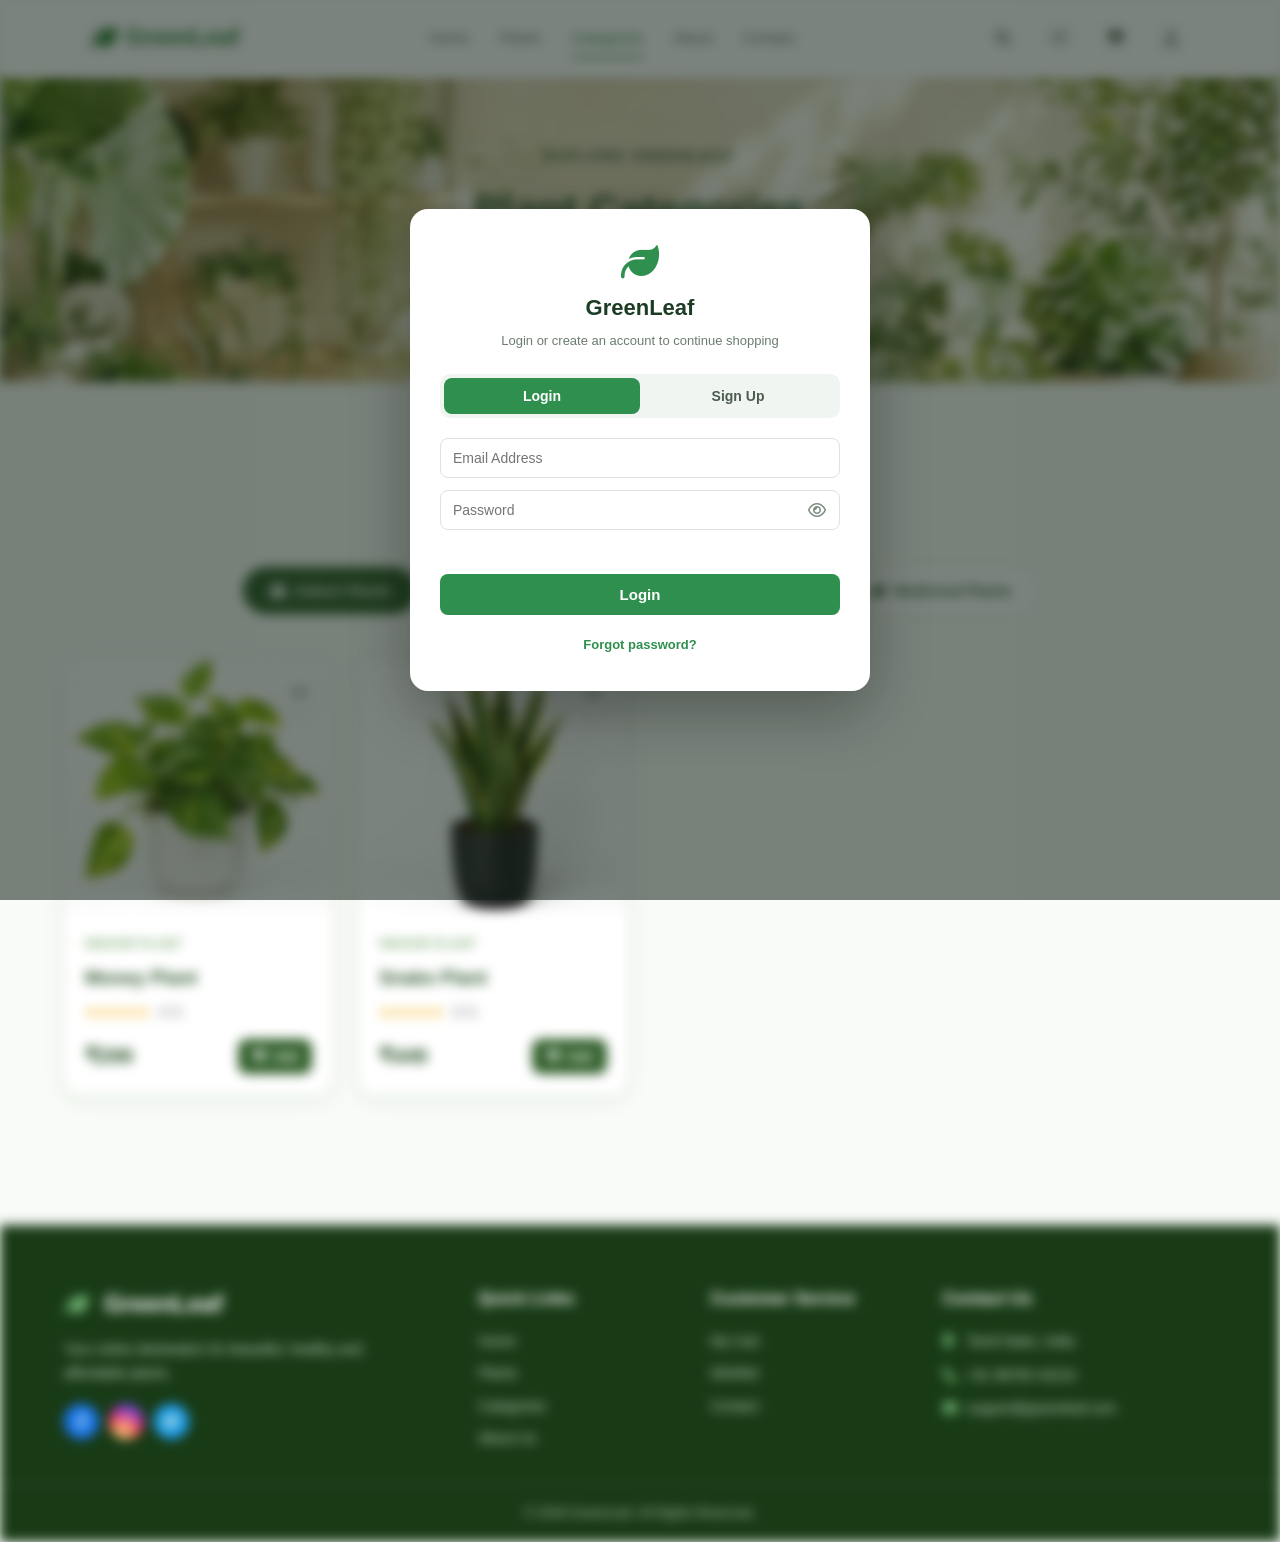
==== commit 0c26c81e: "Updated project" ====
--- a/pages/categories.html
+++ b/pages/categories.html
@@ -227,8 +227,7 @@
                 </div>
 
 
-
-                <div class="plant-card">
+<div class="plant-card">
 
                     <button class="wishlist-btn">
                         <i class="fa-regular fa-heart"></i>
@@ -267,6 +266,13 @@
 
                 </div>
 
+            </div>
+
+
+
+            <!-- ================= OUTDOOR ================= -->
+
+            <div class="category-group outdoor">
 
 
                 <div class="plant-card">
@@ -276,17 +282,13 @@
                     </button>
 
                     <div class="plant-image">
-
-                        <img src="../images/plants/peace-lily.jpeg"
-                            alt="Peace Lily">
-
-                    </div>
-
-                    <div class="plant-info">
-
-                        <small>Indoor Plant</small>
-
-                        <h3>Peace Lily</h3>
+                        <img src="../images/plants/jade-plant.jpeg"
+                            alt="Jade Plant">
+                    </div>
+
+                    <div class="plant-info">
+                        <small>Outdoor Plant</small>
+                        <h3>Jade Plant</h3>
 
                         <div class="rating">
                             ★★★★☆
@@ -294,81 +296,32 @@
                         </div>
 
                         <div class="plant-bottom">
-
                             <strong>₹399</strong>
 
                             <button class="add-cart-btn">
                                 <i class="fa-solid fa-cart-plus"></i>
                                 Add
                             </button>
-
-                        </div>
-
-                    </div>
-
-                </div>
-
-
-
-                <div class="plant-card">
-
-                    <button class="wishlist-btn">
-                        <i class="fa-regular fa-heart"></i>
-                    </button>
-
-                    <div class="plant-image">
-
-                        <img src="../images/plants/areca-palm.jpeg"
-                            alt="Areca Palm">
-
-                    </div>
-
-                    <div class="plant-info">
-
-                        <small>Indoor Plant</small>
-
-                        <h3>Areca Palm</h3>
-
-                        <div class="rating">
-                            ★★★★★
-                            <span>(4.5)</span>
-                        </div>
-
-                        <div class="plant-bottom">
-
-                            <strong>₹549</strong>
-
-                            <button class="add-cart-btn">
-                                <i class="fa-solid fa-cart-plus"></i>
-                                Add
-                            </button>
-
-                        </div>
-
-                    </div>
-
-                </div>
-
-
-
-                <div class="plant-card">
-
-                    <button class="wishlist-btn">
-                        <i class="fa-regular fa-heart"></i>
-                    </button>
-
-                    <div class="plant-image">
-
-                        <img src="../images/plants/spider-plant.jpeg"
-                            alt="Spider Plant">
-
-                    </div>
-
-                    <div class="plant-info">
-
-                        <small>Indoor Plant</small>
-
-                        <h3>Spider Plant</h3>
+                        </div>
+                    </div>
+
+                </div>
+
+
+<div class="plant-card">
+
+                    <button class="wishlist-btn">
+                        <i class="fa-regular fa-heart"></i>
+                    </button>
+
+                    <div class="plant-image">
+                        <img src="../images/plants/outdoor-palm.jpeg"
+                            alt="Outdoor Palm">
+                    </div>
+
+                    <div class="plant-info">
+                        <small>Outdoor Plant</small>
+                        <h3>Outdoor Palm</h3>
 
                         <div class="rating">
                             ★★★★☆
@@ -376,706 +329,12 @@
                         </div>
 
                         <div class="plant-bottom">
-
-                            <strong>₹299</strong>
+                            <strong>₹599</strong>
 
                             <button class="add-cart-btn">
                                 <i class="fa-solid fa-cart-plus"></i>
                                 Add
                             </button>
-
-                        </div>
-
-                    </div>
-
-                </div>
-
-
-
-                <div class="plant-card">
-
-                    <button class="wishlist-btn">
-                        <i class="fa-regular fa-heart"></i>
-                    </button>
-
-                    <div class="plant-image">
-
-                        <img src="../images/plants/rubber-plant.jpeg"
-                            alt="Rubber Plant">
-
-                    </div>
-
-                    <div class="plant-info">
-
-                        <small>Indoor Plant</small>
-
-                        <h3>Rubber Plant</h3>
-
-                        <div class="rating">
-                            ★★★★★
-                            <span>(5.0)</span>
-                        </div>
-
-                        <div class="plant-bottom">
-
-                            <strong>₹499</strong>
-
-                            <button class="add-cart-btn">
-                                <i class="fa-solid fa-cart-plus"></i>
-                                Add
-                            </button>
-
-                        </div>
-
-                    </div>
-
-                </div>
-
-
-
-                <div class="plant-card">
-
-                    <button class="wishlist-btn">
-                        <i class="fa-regular fa-heart"></i>
-                    </button>
-
-                    <div class="plant-image">
-
-                        <img src="../images/plants/zz-plant.jpeg"
-                            alt="ZZ Plant">
-
-                    </div>
-
-                    <div class="plant-info">
-
-                        <small>Indoor Plant</small>
-
-                        <h3>ZZ Plant</h3>
-
-                        <div class="rating">
-                            ★★★★☆
-                            <span>(4.0)</span>
-                        </div>
-
-                        <div class="plant-bottom">
-
-                            <strong>₹449</strong>
-
-                            <button class="add-cart-btn">
-                                <i class="fa-solid fa-cart-plus"></i>
-                                Add
-                            </button>
-
-                        </div>
-
-                    </div>
-
-                </div>
-
-
-
-                <div class="plant-card">
-
-                    <button class="wishlist-btn">
-                        <i class="fa-regular fa-heart"></i>
-                    </button>
-
-                    <div class="plant-image">
-
-                        <img src="../images/plants/boston-fern.jpeg"
-                            alt="Boston Fern">
-
-                    </div>
-
-                    <div class="plant-info">
-
-                        <small>Indoor Plant</small>
-
-                        <h3>Boston Fern</h3>
-
-                        <div class="rating">
-                            ★★★★★
-                            <span>(4.5)</span>
-                        </div>
-
-                        <div class="plant-bottom">
-
-                            <strong>₹349</strong>
-
-                            <button class="add-cart-btn">
-                                <i class="fa-solid fa-cart-plus"></i>
-                                Add
-                            </button>
-
-                        </div>
-
-                    </div>
-
-                </div>
-
-
-
-                <div class="plant-card">
-
-                    <button class="wishlist-btn">
-                        <i class="fa-regular fa-heart"></i>
-                    </button>
-
-                    <div class="plant-image">
-
-                        <img src="../images/plants/lucky-bamboo.jpeg"
-                            alt="Lucky Bamboo">
-
-                    </div>
-
-                    <div class="plant-info">
-
-                        <small>Indoor Plant</small>
-
-                        <h3>Lucky Bamboo</h3>
-
-                        <div class="rating">
-                            ★★★★☆
-                            <span>(4.0)</span>
-                        </div>
-
-                        <div class="plant-bottom">
-
-                            <strong>₹249</strong>
-
-                            <button class="add-cart-btn">
-                                <i class="fa-solid fa-cart-plus"></i>
-                                Add
-                            </button>
-
-                        </div>
-
-                    </div>
-
-                </div>
-
-
-
-                <div class="plant-card">
-
-                    <button class="wishlist-btn">
-                        <i class="fa-regular fa-heart"></i>
-                    </button>
-
-                    <div class="plant-image">
-
-                        <img src="../images/plants/philodendron.jpeg"
-                            alt="Philodendron">
-
-                    </div>
-
-                    <div class="plant-info">
-
-                        <small>Indoor Plant</small>
-
-                        <h3>Philodendron</h3>
-
-                        <div class="rating">
-                            ★★★★★
-                            <span>(5.0)</span>
-                        </div>
-
-                        <div class="plant-bottom">
-
-                            <strong>₹399</strong>
-
-                            <button class="add-cart-btn">
-                                <i class="fa-solid fa-cart-plus"></i>
-                                Add
-                            </button>
-
-                        </div>
-
-                    </div>
-
-                </div>
-
-
-
-                <div class="plant-card">
-
-                    <button class="wishlist-btn">
-                        <i class="fa-regular fa-heart"></i>
-                    </button>
-
-                    <div class="plant-image">
-
-                        <img src="../images/plants/bamboo-palm.jpeg"
-                            alt="Bamboo Palm">
-
-                    </div>
-
-                    <div class="plant-info">
-
-                        <small>Indoor Plant</small>
-
-                        <h3>Bamboo Palm</h3>
-
-                        <div class="rating">
-                            ★★★★☆
-                            <span>(4.0)</span>
-                        </div>
-
-                        <div class="plant-bottom">
-
-                            <strong>₹549</strong>
-
-                            <button class="add-cart-btn">
-                                <i class="fa-solid fa-cart-plus"></i>
-                                Add
-                            </button>
-
-                        </div>
-
-                    </div>
-
-                </div>
-
-
-
-                <div class="plant-card">
-
-                    <button class="wishlist-btn">
-                        <i class="fa-regular fa-heart"></i>
-                    </button>
-
-                    <div class="plant-image">
-
-                        <img src="../images/plants/caladium.jpeg"
-                            alt="Caladium">
-
-                    </div>
-
-                    <div class="plant-info">
-
-                        <small>Indoor Plant</small>
-
-                        <h3>Caladium</h3>
-
-                        <div class="rating">
-                            ★★★★★
-                            <span>(4.5)</span>
-                        </div>
-
-                        <div class="plant-bottom">
-
-                            <strong>₹449</strong>
-
-                            <button class="add-cart-btn">
-                                <i class="fa-solid fa-cart-plus"></i>
-                                Add
-                            </button>
-
-                        </div>
-
-                    </div>
-
-                </div>
-
-            </div>
-
-
-
-            <!-- ================= OUTDOOR ================= -->
-
-            <div class="category-group outdoor">
-
-
-                <div class="plant-card">
-
-                    <button class="wishlist-btn">
-                        <i class="fa-regular fa-heart"></i>
-                    </button>
-
-                    <div class="plant-image">
-                        <img src="../images/plants/jade-plant.jpeg"
-                            alt="Jade Plant">
-                    </div>
-
-                    <div class="plant-info">
-                        <small>Outdoor Plant</small>
-                        <h3>Jade Plant</h3>
-
-                        <div class="rating">
-                            ★★★★☆
-                            <span>(4.0)</span>
-                        </div>
-
-                        <div class="plant-bottom">
-                            <strong>₹399</strong>
-
-                            <button class="add-cart-btn">
-                                <i class="fa-solid fa-cart-plus"></i>
-                                Add
-                            </button>
-                        </div>
-                    </div>
-
-                </div>
-
-
-                <div class="plant-card">
-
-                    <button class="wishlist-btn">
-                        <i class="fa-regular fa-heart"></i>
-                    </button>
-
-                    <div class="plant-image">
-                        <img src="../images/plants/croton.jpeg"
-                            alt="Croton Plant">
-                    </div>
-
-                    <div class="plant-info">
-                        <small>Outdoor Plant</small>
-                        <h3>Croton Plant</h3>
-
-                        <div class="rating">
-                            ★★★★★
-                            <span>(5.0)</span>
-                        </div>
-
-                        <div class="plant-bottom">
-                            <strong>₹349</strong>
-
-                            <button class="add-cart-btn">
-                                <i class="fa-solid fa-cart-plus"></i>
-                                Add
-                            </button>
-                        </div>
-                    </div>
-
-                </div>
-
-
-                <div class="plant-card">
-
-                    <button class="wishlist-btn">
-                        <i class="fa-regular fa-heart"></i>
-                    </button>
-
-                    <div class="plant-image">
-                        <img src="../images/plants/outdoor-palm.jpeg"
-                            alt="Outdoor Palm">
-                    </div>
-
-                    <div class="plant-info">
-                        <small>Outdoor Plant</small>
-                        <h3>Outdoor Palm</h3>
-
-                        <div class="rating">
-                            ★★★★☆
-                            <span>(4.0)</span>
-                        </div>
-
-                        <div class="plant-bottom">
-                            <strong>₹599</strong>
-
-                            <button class="add-cart-btn">
-                                <i class="fa-solid fa-cart-plus"></i>
-                                Add
-                            </button>
-                        </div>
-                    </div>
-
-                </div>
-
-
-                <div class="plant-card">
-
-                    <button class="wishlist-btn">
-                        <i class="fa-regular fa-heart"></i>
-                    </button>
-
-                    <div class="plant-image">
-                        <img src="../images/plants/dragon-tree.jpeg"
-                            alt="Dragon Tree">
-                    </div>
-
-                    <div class="plant-info">
-                        <small>Outdoor Plant</small>
-                        <h3>Dragon Tree</h3>
-
-                        <div class="rating">
-                            ★★★★★
-                            <span>(5.0)</span>
-                        </div>
-
-                        <div class="plant-bottom">
-                            <strong>₹549</strong>
-
-                            <button class="add-cart-btn">
-                                <i class="fa-solid fa-cart-plus"></i>
-                                Add
-                            </button>
-                        </div>
-                    </div>
-
-                </div>
-
-
-                <div class="plant-card">
-
-                    <button class="wishlist-btn">
-                        <i class="fa-regular fa-heart"></i>
-                    </button>
-
-                    <div class="plant-image">
-                        <img src="../images/plants/ponytail-palm.jpeg"
-                            alt="Ponytail Palm">
-                    </div>
-
-                    <div class="plant-info">
-                        <small>Outdoor Plant</small>
-                        <h3>Ponytail Palm</h3>
-
-                        <div class="rating">
-                            ★★★★☆
-                            <span>(4.0)</span>
-                        </div>
-
-                        <div class="plant-bottom">
-                            <strong>₹499</strong>
-
-                            <button class="add-cart-btn">
-                                <i class="fa-solid fa-cart-plus"></i>
-                                Add
-                            </button>
-                        </div>
-                    </div>
-
-                </div>
-
-
-                <div class="plant-card">
-
-                    <button class="wishlist-btn">
-                        <i class="fa-regular fa-heart"></i>
-                    </button>
-
-                    <div class="plant-image">
-                        <img src="../images/plants/ficus-benjamina.jpeg"
-                            alt="Ficus Benjamina">
-                    </div>
-
-                    <div class="plant-info">
-                        <small>Outdoor Plant</small>
-                        <h3>Ficus Benjamina</h3>
-
-                        <div class="rating">
-                            ★★★★★
-                            <span>(4.5)</span>
-                        </div>
-
-                        <div class="plant-bottom">
-                            <strong>₹599</strong>
-
-                            <button class="add-cart-btn">
-                                <i class="fa-solid fa-cart-plus"></i>
-                                Add
-                            </button>
-                        </div>
-                    </div>
-
-                </div>
-
-
-                <div class="plant-card">
-
-                    <button class="wishlist-btn">
-                        <i class="fa-regular fa-heart"></i>
-                    </button>
-
-                    <div class="plant-image">
-                        <img src="../images/plants/palm-plant.jpeg"
-                            alt="Palm Plant">
-                    </div>
-
-                    <div class="plant-info">
-                        <small>Outdoor Plant</small>
-                        <h3>Palm Plant</h3>
-
-                        <div class="rating">
-                            ★★★★☆
-                            <span>(4.0)</span>
-                        </div>
-
-                        <div class="plant-bottom">
-                            <strong>₹449</strong>
-
-                            <button class="add-cart-btn">
-                                <i class="fa-solid fa-cart-plus"></i>
-                                Add
-                            </button>
-                        </div>
-                    </div>
-
-                </div>
-
-
-                <div class="plant-card">
-
-                    <button class="wishlist-btn">
-                        <i class="fa-regular fa-heart"></i>
-                    </button>
-
-                    <div class="plant-image">
-                        <img src="../images/plants/aglaonema.jpeg"
-                            alt="Aglaonema">
-                    </div>
-
-                    <div class="plant-info">
-                        <small>Outdoor Plant</small>
-                        <h3>Aglaonema</h3>
-
-                        <div class="rating">
-                            ★★★★★
-                            <span>(5.0)</span>
-                        </div>
-
-                        <div class="plant-bottom">
-                            <strong>₹399</strong>
-
-                            <button class="add-cart-btn">
-                                <i class="fa-solid fa-cart-plus"></i>
-                                Add
-                            </button>
-                        </div>
-                    </div>
-
-                </div>
-
-
-                <div class="plant-card">
-
-                    <button class="wishlist-btn">
-                        <i class="fa-regular fa-heart"></i>
-                    </button>
-
-                    <div class="plant-image">
-                        <img src="../images/plants/dieffenbachia.jpeg"
-                            alt="Dieffenbachia">
-                    </div>
-
-                    <div class="plant-info">
-                        <small>Outdoor Plant</small>
-                        <h3>Dieffenbachia</h3>
-
-                        <div class="rating">
-                            ★★★★☆
-                            <span>(4.0)</span>
-                        </div>
-
-                        <div class="plant-bottom">
-                            <strong>₹349</strong>
-
-                            <button class="add-cart-btn">
-                                <i class="fa-solid fa-cart-plus"></i>
-                                Add
-                            </button>
-                        </div>
-                    </div>
-
-                </div>
-
-
-                <div class="plant-card">
-
-                    <button class="wishlist-btn">
-                        <i class="fa-regular fa-heart"></i>
-                    </button>
-
-                    <div class="plant-image">
-                        <img src="../images/plants/coleus.jpeg"
-                            alt="Coleus">
-                    </div>
-
-                    <div class="plant-info">
-                        <small>Outdoor Plant</small>
-                        <h3>Coleus</h3>
-
-                        <div class="rating">
-                            ★★★★★
-                            <span>(4.5)</span>
-                        </div>
-
-                        <div class="plant-bottom">
-                            <strong>₹249</strong>
-
-                            <button class="add-cart-btn">
-                                <i class="fa-solid fa-cart-plus"></i>
-                                Add
-                            </button>
-                        </div>
-                    </div>
-
-                </div>
-
-
-                <div class="plant-card">
-
-                    <button class="wishlist-btn">
-                        <i class="fa-regular fa-heart"></i>
-                    </button>
-
-                    <div class="plant-image">
-                        <img src="../images/plants/portulaca.jpeg"
-                            alt="Portulaca">
-                    </div>
-
-                    <div class="plant-info">
-                        <small>Outdoor Plant</small>
-                        <h3>Portulaca</h3>
-
-                        <div class="rating">
-                            ★★★★☆
-                            <span>(4.0)</span>
-                        </div>
-
-                        <div class="plant-bottom">
-                            <strong>₹199</strong>
-
-                            <button class="add-cart-btn">
-                                <i class="fa-solid fa-cart-plus"></i>
-                                Add
-                            </button>
-                        </div>
-                    </div>
-
-                </div>
-
-
-                <div class="plant-card">
-
-                    <button class="wishlist-btn">
-                        <i class="fa-regular fa-heart"></i>
-                    </button>
-
-                    <div class="plant-image">
-                        <img src="../images/plants/red-croton.jpeg"
-                            alt="Red Croton">
-                    </div>
-
-                    <div class="plant-info">
-                        <small>Outdoor Plant</small>
-                        <h3>Red Croton</h3>
-
-                        <div class="rating">
-                            ★★★★★
-                            <span>(5.0)</span>
-                        </div>
-
-                        <div class="plant-bottom">
-                            <strong>₹299</strong>
-
-                            <button class="add-cart-btn">
-                                <i class="fa-solid fa-cart-plus"></i>
-                                Add
-                            </button>
                         </div>
                     </div>
 
@@ -1115,32 +374,7 @@
                 </div>
 
 
-                <div class="plant-card">
-                    <button class="wishlist-btn">
-                        <i class="fa-regular fa-heart"></i>
-                    </button>
-
-                    <div class="plant-image">
-                        <img src="../images/plants/jasmine.jpeg" alt="Jasmine">
-                    </div>
-
-                    <div class="plant-info">
-                        <small>Flowering Plant</small>
-                        <h3>Jasmine</h3>
-
-                        <div class="rating">★★★★★ <span>(4.5)</span></div>
-
-                        <div class="plant-bottom">
-                            <strong>₹299</strong>
-                            <button class="add-cart-btn">
-                                <i class="fa-solid fa-cart-plus"></i> Add
-                            </button>
-                        </div>
-                    </div>
-                </div>
-
-
-                <div class="plant-card">
+<div class="plant-card">
                     <button class="wishlist-btn">
                         <i class="fa-regular fa-heart"></i>
                     </button>
@@ -1164,262 +398,6 @@
                     </div>
                 </div>
 
-
-                <div class="plant-card">
-                    <button class="wishlist-btn">
-                        <i class="fa-regular fa-heart"></i>
-                    </button>
-
-                    <div class="plant-image">
-                        <img src="../images/plants/marigold.jpeg" alt="Marigold">
-                    </div>
-
-                    <div class="plant-info">
-                        <small>Flowering Plant</small>
-                        <h3>Marigold</h3>
-
-                        <div class="rating">★★★★☆ <span>(4.0)</span></div>
-
-                        <div class="plant-bottom">
-                            <strong>₹199</strong>
-                            <button class="add-cart-btn">
-                                <i class="fa-solid fa-cart-plus"></i> Add
-                            </button>
-                        </div>
-                    </div>
-                </div>
-
-
-                <div class="plant-card">
-                    <button class="wishlist-btn">
-                        <i class="fa-regular fa-heart"></i>
-                    </button>
-
-                    <div class="plant-image">
-                        <img src="../images/plants/lavender.jpeg" alt="Lavender">
-                    </div>
-
-                    <div class="plant-info">
-                        <small>Flowering Plant</small>
-                        <h3>Lavender</h3>
-
-                        <div class="rating">★★★★★ <span>(5.0)</span></div>
-
-                        <div class="plant-bottom">
-                            <strong>₹399</strong>
-                            <button class="add-cart-btn">
-                                <i class="fa-solid fa-cart-plus"></i> Add
-                            </button>
-                        </div>
-                    </div>
-                </div>
-
-
-                <div class="plant-card">
-                    <button class="wishlist-btn">
-                        <i class="fa-regular fa-heart"></i>
-                    </button>
-
-                    <div class="plant-image">
-                        <img src="../images/plants/chrysanthemum.jpeg"
-                            alt="Chrysanthemum">
-                    </div>
-
-                    <div class="plant-info">
-                        <small>Flowering Plant</small>
-                        <h3>Chrysanthemum</h3>
-
-                        <div class="rating">★★★★☆ <span>(4.0)</span></div>
-
-                        <div class="plant-bottom">
-                            <strong>₹249</strong>
-                            <button class="add-cart-btn">
-                                <i class="fa-solid fa-cart-plus"></i> Add
-                            </button>
-                        </div>
-                    </div>
-                </div>
-
-
-                <div class="plant-card">
-                    <button class="wishlist-btn">
-                        <i class="fa-regular fa-heart"></i>
-                    </button>
-
-                    <div class="plant-image">
-                        <img src="../images/plants/geranium.jpeg"
-                            alt="Geranium">
-                    </div>
-
-                    <div class="plant-info">
-                        <small>Flowering Plant</small>
-                        <h3>Geranium</h3>
-
-                        <div class="rating">★★★★☆ <span>(4.0)</span></div>
-
-                        <div class="plant-bottom">
-                            <strong>₹299</strong>
-                            <button class="add-cart-btn">
-                                <i class="fa-solid fa-cart-plus"></i> Add
-                            </button>
-                        </div>
-                    </div>
-                </div>
-
-
-                <div class="plant-card">
-                    <button class="wishlist-btn">
-                        <i class="fa-regular fa-heart"></i>
-                    </button>
-
-                    <div class="plant-image">
-                        <img src="../images/plants/petunia.jpeg"
-                            alt="Petunia">
-                    </div>
-
-                    <div class="plant-info">
-                        <small>Flowering Plant</small>
-                        <h3>Petunia</h3>
-
-                        <div class="rating">★★★★★ <span>(4.5)</span></div>
-
-                        <div class="plant-bottom">
-                            <strong>₹249</strong>
-                            <button class="add-cart-btn">
-                                <i class="fa-solid fa-cart-plus"></i> Add
-                            </button>
-                        </div>
-                    </div>
-                </div>
-
-
-                <div class="plant-card">
-                    <button class="wishlist-btn">
-                        <i class="fa-regular fa-heart"></i>
-                    </button>
-
-                    <div class="plant-image">
-                        <img src="../images/plants/ixora.jpeg" alt="Ixora">
-                    </div>
-
-                    <div class="plant-info">
-                        <small>Flowering Plant</small>
-                        <h3>Ixora</h3>
-
-                        <div class="rating">★★★★★ <span>(5.0)</span></div>
-
-                        <div class="plant-bottom">
-                            <strong>₹349</strong>
-                            <button class="add-cart-btn">
-                                <i class="fa-solid fa-cart-plus"></i> Add
-                            </button>
-                        </div>
-                    </div>
-                </div>
-
-
-                <div class="plant-card">
-                    <button class="wishlist-btn">
-                        <i class="fa-regular fa-heart"></i>
-                    </button>
-
-                    <div class="plant-image">
-                        <img src="../images/plants/bougainvillea.jpeg"
-                            alt="Bougainvillea">
-                    </div>
-
-                    <div class="plant-info">
-                        <small>Flowering Plant</small>
-                        <h3>Bougainvillea</h3>
-
-                        <div class="rating">★★★★☆ <span>(4.0)</span></div>
-
-                        <div class="plant-bottom">
-                            <strong>₹399</strong>
-                            <button class="add-cart-btn">
-                                <i class="fa-solid fa-cart-plus"></i> Add
-                            </button>
-                        </div>
-                    </div>
-                </div>
-
-
-                <div class="plant-card">
-                    <button class="wishlist-btn">
-                        <i class="fa-regular fa-heart"></i>
-                    </button>
-
-                    <div class="plant-image">
-                        <img src="../images/plants/lotus.jpeg" alt="Lotus">
-                    </div>
-
-                    <div class="plant-info">
-                        <small>Flowering Plant</small>
-                        <h3>Lotus</h3>
-
-                        <div class="rating">★★★★★ <span>(5.0)</span></div>
-
-                        <div class="plant-bottom">
-                            <strong>₹299</strong>
-                            <button class="add-cart-btn">
-                                <i class="fa-solid fa-cart-plus"></i> Add
-                            </button>
-                        </div>
-                    </div>
-                </div>
-
-
-                <div class="plant-card">
-                    <button class="wishlist-btn">
-                        <i class="fa-regular fa-heart"></i>
-                    </button>
-
-                    <div class="plant-image">
-                        <img src="../images/plants/sunflower.jpeg"
-                            alt="Sunflower">
-                    </div>
-
-                    <div class="plant-info">
-                        <small>Flowering Plant</small>
-                        <h3>Sunflower</h3>
-
-                        <div class="rating">★★★★☆ <span>(4.0)</span></div>
-
-                        <div class="plant-bottom">
-                            <strong>₹199</strong>
-                            <button class="add-cart-btn">
-                                <i class="fa-solid fa-cart-plus"></i> Add
-                            </button>
-                        </div>
-                    </div>
-                </div>
-
-
-                <div class="plant-card">
-                    <button class="wishlist-btn">
-                        <i class="fa-regular fa-heart"></i>
-                    </button>
-
-                    <div class="plant-image">
-                        <img src="../images/plants/hibiscus-red.jpeg"
-                            alt="Red Hibiscus">
-                    </div>
-
-                    <div class="plant-info">
-                        <small>Flowering Plant</small>
-                        <h3>Red Hibiscus</h3>
-
-                        <div class="rating">★★★★★ <span>(5.0)</span></div>
-
-                        <div class="plant-bottom">
-                            <strong>₹299</strong>
-                            <button class="add-cart-btn">
-                                <i class="fa-solid fa-cart-plus"></i> Add
-                            </button>
-                        </div>
-                    </div>
-                </div>
-
             </div>
 
 
@@ -1455,7 +433,7 @@
                 </div>
 
 
-                <div class="plant-card">
+<div class="plant-card">
                     <button class="wishlist-btn">
                         <i class="fa-regular fa-heart"></i>
                     </button>
@@ -1472,292 +450,6 @@
 
                         <div class="plant-bottom">
                             <strong>₹149</strong>
-                            <button class="add-cart-btn">
-                                <i class="fa-solid fa-cart-plus"></i> Add
-                            </button>
-                        </div>
-                    </div>
-                </div>
-
-
-                <div class="plant-card">
-                    <button class="wishlist-btn">
-                        <i class="fa-regular fa-heart"></i>
-                    </button>
-
-                    <div class="plant-image">
-                        <img src="../images/plants/mint.jpeg"
-                            alt="Mint Plant">
-                    </div>
-
-                    <div class="plant-info">
-                        <small>Medicinal Plant</small>
-                        <h3>Mint Plant</h3>
-
-                        <div class="rating">★★★★☆ <span>(4.0)</span></div>
-
-                        <div class="plant-bottom">
-                            <strong>₹129</strong>
-                            <button class="add-cart-btn">
-                                <i class="fa-solid fa-cart-plus"></i> Add
-                            </button>
-                        </div>
-                    </div>
-                </div>
-
-
-                <div class="plant-card">
-                    <button class="wishlist-btn">
-                        <i class="fa-regular fa-heart"></i>
-                    </button>
-
-                    <div class="plant-image">
-                        <img src="../images/plants/lemongrass.jpeg"
-                            alt="Lemongrass">
-                    </div>
-
-                    <div class="plant-info">
-                        <small>Medicinal Plant</small>
-                        <h3>Lemongrass</h3>
-
-                        <div class="rating">★★★★★ <span>(4.5)</span></div>
-
-                        <div class="plant-bottom">
-                            <strong>₹179</strong>
-                            <button class="add-cart-btn">
-                                <i class="fa-solid fa-cart-plus"></i> Add
-                            </button>
-                        </div>
-                    </div>
-                </div>
-
-
-                <div class="plant-card">
-                    <button class="wishlist-btn">
-                        <i class="fa-regular fa-heart"></i>
-                    </button>
-
-                    <div class="plant-image">
-                        <img src="../images/plants/neem.jpeg"
-                            alt="Neem Plant">
-                    </div>
-
-                    <div class="plant-info">
-                        <small>Medicinal Plant</small>
-                        <h3>Neem Plant</h3>
-
-                        <div class="rating">★★★★★ <span>(5.0)</span></div>
-
-                        <div class="plant-bottom">
-                            <strong>₹199</strong>
-                            <button class="add-cart-btn">
-                                <i class="fa-solid fa-cart-plus"></i> Add
-                            </button>
-                        </div>
-                    </div>
-                </div>
-
-
-                <div class="plant-card">
-                    <button class="wishlist-btn">
-                        <i class="fa-regular fa-heart"></i>
-                    </button>
-
-                    <div class="plant-image">
-                        <img src="../images/plants/ginger.jpeg"
-                            alt="Ginger Plant">
-                    </div>
-
-                    <div class="plant-info">
-                        <small>Medicinal Plant</small>
-                        <h3>Ginger Plant</h3>
-
-                        <div class="rating">★★★★☆ <span>(4.0)</span></div>
-
-                        <div class="plant-bottom">
-                            <strong>₹159</strong>
-                            <button class="add-cart-btn">
-                                <i class="fa-solid fa-cart-plus"></i> Add
-                            </button>
-                        </div>
-                    </div>
-                </div>
-
-
-                <div class="plant-card">
-                    <button class="wishlist-btn">
-                        <i class="fa-regular fa-heart"></i>
-                    </button>
-
-                    <div class="plant-image">
-                        <img src="../images/plants/turmeric.jpeg"
-                            alt="Turmeric Plant">
-                    </div>
-
-                    <div class="plant-info">
-                        <small>Medicinal Plant</small>
-                        <h3>Turmeric Plant</h3>
-
-                        <div class="rating">★★★★★ <span>(4.5)</span></div>
-
-                        <div class="plant-bottom">
-                            <strong>₹169</strong>
-                            <button class="add-cart-btn">
-                                <i class="fa-solid fa-cart-plus"></i> Add
-                            </button>
-                        </div>
-                    </div>
-                </div>
-
-
-                <div class="plant-card">
-                    <button class="wishlist-btn">
-                        <i class="fa-regular fa-heart"></i>
-                    </button>
-
-                    <div class="plant-image">
-                        <img src="../images/plants/curry-leaf.jpeg"
-                            alt="Curry Leaf Plant">
-                    </div>
-
-                    <div class="plant-info">
-                        <small>Medicinal Plant</small>
-                        <h3>Curry Leaf Plant</h3>
-
-                        <div class="rating">★★★★☆ <span>(4.0)</span></div>
-
-                        <div class="plant-bottom">
-                            <strong>₹199</strong>
-                            <button class="add-cart-btn">
-                                <i class="fa-solid fa-cart-plus"></i> Add
-                            </button>
-                        </div>
-                    </div>
-                </div>
-
-
-                <div class="plant-card">
-                    <button class="wishlist-btn">
-                        <i class="fa-regular fa-heart"></i>
-                    </button>
-
-                    <div class="plant-image">
-                        <img src="../images/plants/brahmi.jpeg"
-                            alt="Brahmi">
-                    </div>
-
-                    <div class="plant-info">
-                        <small>Medicinal Plant</small>
-                        <h3>Brahmi</h3>
-
-                        <div class="rating">★★★★★ <span>(5.0)</span></div>
-
-                        <div class="plant-bottom">
-                            <strong>₹149</strong>
-                            <button class="add-cart-btn">
-                                <i class="fa-solid fa-cart-plus"></i> Add
-                            </button>
-                        </div>
-                    </div>
-                </div>
-
-
-                <div class="plant-card">
-                    <button class="wishlist-btn">
-                        <i class="fa-regular fa-heart"></i>
-                    </button>
-
-                    <div class="plant-image">
-                        <img src="../images/plants/aloe-arborescens.jpeg"
-                            alt="Aloe Arborescens">
-                    </div>
-
-                    <div class="plant-info">
-                        <small>Medicinal Plant</small>
-                        <h3>Aloe Arborescens</h3>
-
-                        <div class="rating">★★★★☆ <span>(4.0)</span></div>
-
-                        <div class="plant-bottom">
-                            <strong>₹299</strong>
-                            <button class="add-cart-btn">
-                                <i class="fa-solid fa-cart-plus"></i> Add
-                            </button>
-                        </div>
-                    </div>
-                </div>
-
-
-                <div class="plant-card">
-                    <button class="wishlist-btn">
-                        <i class="fa-regular fa-heart"></i>
-                    </button>
-
-                    <div class="plant-image">
-                        <img src="../images/plants/ashwagandha.jpeg"
-                            alt="Ashwagandha">
-                    </div>
-
-                    <div class="plant-info">
-                        <small>Medicinal Plant</small>
-                        <h3>Ashwagandha</h3>
-
-                        <div class="rating">★★★★★ <span>(4.5)</span></div>
-
-                        <div class="plant-bottom">
-                            <strong>₹249</strong>
-                            <button class="add-cart-btn">
-                                <i class="fa-solid fa-cart-plus"></i> Add
-                            </button>
-                        </div>
-                    </div>
-                </div>
-
-
-                <div class="plant-card">
-                    <button class="wishlist-btn">
-                        <i class="fa-regular fa-heart"></i>
-                    </button>
-
-                    <div class="plant-image">
-                        <img src="../images/plants/ginger-lily.jpeg"
-                            alt="Ginger Lily">
-                    </div>
-
-                    <div class="plant-info">
-                        <small>Medicinal Plant</small>
-                        <h3>Ginger Lily</h3>
-
-                        <div class="rating">★★★★☆ <span>(4.0)</span></div>
-
-                        <div class="plant-bottom">
-                            <strong>₹229</strong>
-                            <button class="add-cart-btn">
-                                <i class="fa-solid fa-cart-plus"></i> Add
-                            </button>
-                        </div>
-                    </div>
-                </div>
-
-
-                <div class="plant-card">
-                    <button class="wishlist-btn">
-                        <i class="fa-regular fa-heart"></i>
-                    </button>
-
-                    <div class="plant-image">
-                        <img src="../images/plants/oregano.jpeg"
-                            alt="Oregano">
-                    </div>
-
-                    <div class="plant-info">
-                        <small>Medicinal Plant</small>
-                        <h3>Oregano</h3>
-
-                        <div class="rating">★★★★★ <span>(5.0)</span></div>
-
-                        <div class="plant-bottom">
-                            <strong>₹179</strong>
                             <button class="add-cart-btn">
                                 <i class="fa-solid fa-cart-plus"></i> Add
                             </button>
--- a/css/style.css
+++ b/css/style.css
@@ -537,6 +537,8 @@
 
     position: relative;
 
+    cursor: pointer;
+
     transition: 0.3s ease;
 }
 
@@ -1626,6 +1628,8 @@
 
     overflow: hidden;
 
+    cursor: pointer;
+
     transition: all 0.3s ease;
 
     box-shadow: 0 5px 20px rgba(30, 70, 30, 0.07);
@@ -1879,7 +1883,7 @@
 
     margin: auto;
 
-    padding: 60px 0;
+    padding: 0 0 25px;
 
     display: grid;
 
@@ -2182,14 +2186,20 @@
     display: grid;
     grid-template-columns: 0.9fr 1.3fr;
     gap: 50px;
-    align-items: start;
+    align-items: stretch;
+}
+
+.contact-info-column {
+    display: flex;
+    flex-direction: column;
+    height: 100%;
 }
 
 .contact-info-list {
     display: flex;
     flex-direction: column;
     gap: 20px;
-    margin-bottom: 25px;
+    margin-bottom: 0;
 }
 
 .contact-info-card {
@@ -2236,7 +2246,7 @@
 
 .contact-form-box {
     background-color: var(--white);
-    padding: 40px;
+    padding: 28px;
     border-radius: 16px;
     box-shadow: var(--shadow);
 }
@@ -2294,7 +2304,7 @@
 
 .form-group textarea {
     resize: vertical;
-    min-height: 130px;
+    min-height: 90px;
     font-family: inherit;
 }
 
@@ -2522,4 +2532,526 @@
     .profile-summary {
         grid-template-columns: 1fr;
     }
+}
+
+/* =====================================================
+   PLANT DETAIL PAGE
+   ===================================================== */
+
+.detail-section {
+    width: 90%;
+    max-width: 1200px;
+    margin: 0 auto;
+    padding: 60px 0 20px;
+}
+
+.detail-container {
+    background-color: var(--white);
+    border: 1px solid var(--border);
+    border-radius: 18px;
+    box-shadow: var(--shadow);
+    padding: 32px;
+}
+
+.detail-grid {
+    display: grid;
+    grid-template-columns: 0.9fr 1.1fr;
+    gap: 30px;
+    align-items: stretch;
+}
+
+.detail-left {
+    display: flex;
+    flex-direction: column;
+    gap: 16px;
+}
+
+.detail-image-box {
+    width: 100%;
+    height: 380px;
+    display: flex;
+    gap: 12px;
+    flex: 0 0 auto;
+}
+
+.detail-thumb-list {
+    display: flex;
+    flex-direction: column;
+    gap: 10px;
+    flex: 0 0 auto;
+}
+
+.detail-thumb {
+    width: 68px;
+    height: 68px;
+    border-radius: 10px;
+    overflow: hidden;
+    border: 2px solid var(--border);
+    background-color: var(--very-light-green);
+    padding: 0;
+    cursor: pointer;
+    transition: 0.2s ease;
+}
+
+.detail-thumb:hover {
+    border-color: var(--primary);
+}
+
+.detail-thumb.active {
+    border-color: var(--primary);
+}
+
+.detail-thumb img {
+    width: 100%;
+    height: 100%;
+    object-fit: cover;
+}
+
+.detail-main-img-wrap {
+    flex: 1;
+    height: 100%;
+    border-radius: 16px;
+    overflow: hidden;
+    background-color: var(--very-light-green);
+}
+
+.detail-main-img-wrap img {
+    width: 100%;
+    height: 100%;
+    object-fit: contain;
+}
+
+.detail-category {
+    display: inline-block;
+    color: var(--primary);
+    background-color: var(--light-green);
+    padding: 5px 14px;
+    border-radius: 20px;
+    text-transform: uppercase;
+    font-size: 11px;
+    font-weight: 700;
+    letter-spacing: 1px;
+    margin-bottom: 12px;
+}
+
+.detail-title {
+    font-size: 32px;
+    color: var(--dark);
+    margin-bottom: 8px;
+}
+
+.detail-rating {
+    color: #f5b301;
+    font-size: 15px;
+    margin-bottom: 12px;
+}
+
+.detail-rating span {
+    color: var(--text);
+    font-size: 13px;
+    margin-left: 4px;
+}
+
+.detail-price-row {
+    margin-bottom: 12px;
+}
+
+.detail-price {
+    font-size: 28px;
+    color: var(--primary-dark);
+    font-weight: 700;
+}
+
+.detail-description {
+    color: var(--text);
+    font-size: 15px;
+    line-height: 1.65;
+    margin-bottom: 16px;
+}
+
+.qty-row {
+    display: flex;
+    align-items: center;
+    gap: 14px;
+    margin-bottom: 14px;
+}
+
+.qty-label {
+    color: var(--dark);
+    font-weight: 600;
+    font-size: 14px;
+}
+
+.qty-selector {
+    display: inline-flex;
+    align-items: center;
+    border: 1px solid var(--border);
+    border-radius: 8px;
+    overflow: hidden;
+}
+
+.qty-btn {
+    background-color: var(--light-green);
+    color: var(--primary-dark);
+    border: none;
+    width: 32px;
+    height: 32px;
+    font-size: 16px;
+    font-weight: 700;
+    cursor: pointer;
+    transition: 0.2s ease;
+}
+
+.qty-btn:hover {
+    background-color: var(--primary);
+    color: var(--white);
+}
+
+.qty-btn:disabled {
+    background-color: var(--light-green);
+    color: var(--primary-dark);
+    opacity: 0.4;
+    cursor: not-allowed;
+    pointer-events: none;
+}
+
+.qty-btn:disabled:hover {
+    background-color: var(--light-green);
+    color: var(--primary-dark);
+}
+
+.qty-selector input {
+    width: 36px;
+    height: 32px;
+    text-align: center;
+    border: none;
+    border-left: 1px solid var(--border);
+    border-right: 1px solid var(--border);
+    color: var(--dark);
+    font-weight: 600;
+    font-size: 14px;
+}
+
+.detail-actions {
+    display: flex;
+    flex-direction: column;
+    gap: 12px;
+    max-width: 380px;
+    margin-bottom: 18px;
+}
+
+.detail-actions-row {
+    display: flex;
+    align-items: stretch;
+    gap: 12px;
+}
+
+.detail-actions-row .primary-btn {
+    flex: 1;
+    padding: 13px 20px;
+}
+
+.wishlist-detail-btn {
+    flex: 0 0 auto;
+    width: 48px;
+    height: 48px;
+    padding: 0;
+    font-size: 17px;
+}
+
+.wishlist-detail-btn.active {
+    background-color: #fdeceb;
+    color: #c94c4c;
+    border-color: #c94c4c;
+}
+
+.buy-now-btn {
+    width: 100%;
+    padding: 13px 20px;
+    background-color: var(--dark);
+    color: var(--white);
+}
+
+.buy-now-btn:hover {
+    background-color: #16241a;
+    transform: translateY(-2px);
+}
+
+.spec-grid {
+    display: grid;
+    grid-template-columns: repeat(2, 1fr);
+    gap: 14px 20px;
+    padding-top: 16px;
+    border-top: 1px solid var(--border);
+}
+
+.spec-item {
+    display: flex;
+    align-items: flex-start;
+    gap: 10px;
+}
+
+.spec-item h4 {
+    color: var(--dark);
+    font-size: 13px;
+    margin-bottom: 2px;
+}
+
+.spec-item p {
+    color: var(--text);
+    font-size: 13px;
+    line-height: 1.5;
+}
+
+.detail-care-box,
+.detail-benefits-box {
+    background-color: var(--very-light-green);
+    border: 1px solid var(--border);
+    border-radius: 16px;
+    padding: 18px 20px;
+    flex: 0 0 auto;
+}
+
+.detail-benefits-box {
+    flex: 1;
+    display: flex;
+    flex-direction: column;
+}
+
+.detail-care-box h3,
+.detail-benefits-box h3 {
+    color: var(--dark);
+    font-size: 17px;
+    margin-bottom: 10px;
+    display: flex;
+    align-items: center;
+    gap: 10px;
+}
+
+.detail-care-box h3 i,
+.detail-benefits-box h3 i {
+    color: var(--primary);
+}
+
+.detail-care-box p {
+    color: var(--text);
+    font-size: 14px;
+    line-height: 1.65;
+}
+
+.benefits-list {
+    list-style: none;
+    flex: 1;
+}
+
+.benefits-list li {
+    display: flex;
+    align-items: flex-start;
+    gap: 10px;
+    color: var(--text);
+    font-size: 14px;
+    line-height: 1.5;
+    margin-bottom: 8px;
+}
+
+.benefits-list li i {
+    color: var(--primary);
+    margin-top: 3px;
+}
+
+.detail-not-found {
+    text-align: center;
+    padding: 80px 20px;
+}
+
+.detail-not-found i {
+    font-size: 55px;
+    color: #9ab493;
+    margin-bottom: 20px;
+}
+
+.detail-not-found h2 {
+    color: var(--dark);
+    margin-bottom: 10px;
+}
+
+.detail-not-found p {
+    color: var(--text);
+    margin-bottom: 25px;
+}
+
+.related-section {
+    width: 90%;
+    max-width: 1200px;
+    margin: 60px auto 80px;
+}
+
+.related-section .section-heading {
+    text-align: center;
+    margin-bottom: 35px;
+}
+
+
+/* ---------- Related plants carousel ---------- */
+
+.related-carousel {
+    display: flex;
+    align-items: center;
+    gap: 14px;
+}
+
+.related-carousel-viewport {
+    flex: 1;
+    overflow: hidden;
+}
+
+.related-track {
+    display: flex;
+    gap: 22px;
+    overflow-x: auto;
+    scroll-behavior: smooth;
+    scrollbar-width: none;
+    -ms-overflow-style: none;
+    padding-bottom: 4px;
+}
+
+.related-track::-webkit-scrollbar {
+    display: none;
+}
+
+.related-track .plant-card {
+    flex: 0 0 calc((100% - 3 * 22px) / 4);
+    min-width: 230px;
+}
+
+.carousel-arrow {
+    flex: 0 0 auto;
+    width: 44px;
+    height: 44px;
+    border-radius: 50%;
+    border: 1px solid var(--border);
+    background-color: var(--white);
+    color: var(--primary-dark);
+    display: flex;
+    align-items: center;
+    justify-content: center;
+    font-size: 15px;
+    cursor: pointer;
+    transition: 0.2s ease;
+    box-shadow: var(--shadow);
+}
+
+.carousel-arrow:hover {
+    background-color: var(--primary);
+    color: var(--white);
+}
+
+
+@media (min-width: 1300px) {
+
+    .spec-grid {
+        grid-template-columns: repeat(3, 1fr);
+    }
+
+}
+
+@media (max-width: 1000px) {
+
+    .detail-grid {
+        grid-template-columns: 1fr;
+    }
+
+    .detail-image-box {
+        height: 320px;
+    }
+
+    .related-track .plant-card {
+        flex: 0 0 calc((100% - 2 * 22px) / 3);
+        min-width: 210px;
+    }
+
+}
+
+@media (max-width: 700px) {
+
+    .detail-container {
+        padding: 22px;
+    }
+
+    .spec-grid {
+        grid-template-columns: 1fr;
+    }
+
+    .related-track .plant-card {
+        flex: 0 0 calc((100% - 22px) / 2);
+        min-width: 180px;
+    }
+
+    .carousel-arrow {
+        width: 36px;
+        height: 36px;
+        font-size: 13px;
+    }
+
+}
+
+
+/* ---------- Order Confirmed popup ---------- */
+
+.order-confirm-overlay {
+    position: fixed;
+    inset: 0;
+    background-color: rgba(20, 35, 22, 0.55);
+    display: flex;
+    align-items: center;
+    justify-content: center;
+    z-index: 9999;
+    opacity: 0;
+    pointer-events: none;
+    transition: 0.25s ease;
+    padding: 20px;
+}
+
+.order-confirm-overlay.show {
+    opacity: 1;
+    pointer-events: auto;
+}
+
+.order-confirm-box {
+    background-color: var(--white);
+    border-radius: 18px;
+    padding: 36px 32px;
+    max-width: 340px;
+    width: 100%;
+    text-align: center;
+    box-shadow: var(--shadow);
+    transform: translateY(14px) scale(0.96);
+    transition: 0.25s ease;
+}
+
+.order-confirm-overlay.show .order-confirm-box {
+    transform: translateY(0) scale(1);
+}
+
+.order-confirm-box i {
+    font-size: 46px;
+    color: var(--primary);
+    margin-bottom: 14px;
+}
+
+.order-confirm-box h3 {
+    color: var(--dark);
+    font-size: 20px;
+    margin-bottom: 8px;
+}
+
+.order-confirm-box p {
+    color: var(--text);
+    font-size: 14px;
+    margin-bottom: 22px;
+    line-height: 1.6;
+}
+
+.order-confirm-box .btn {
+    width: 100%;
 }
